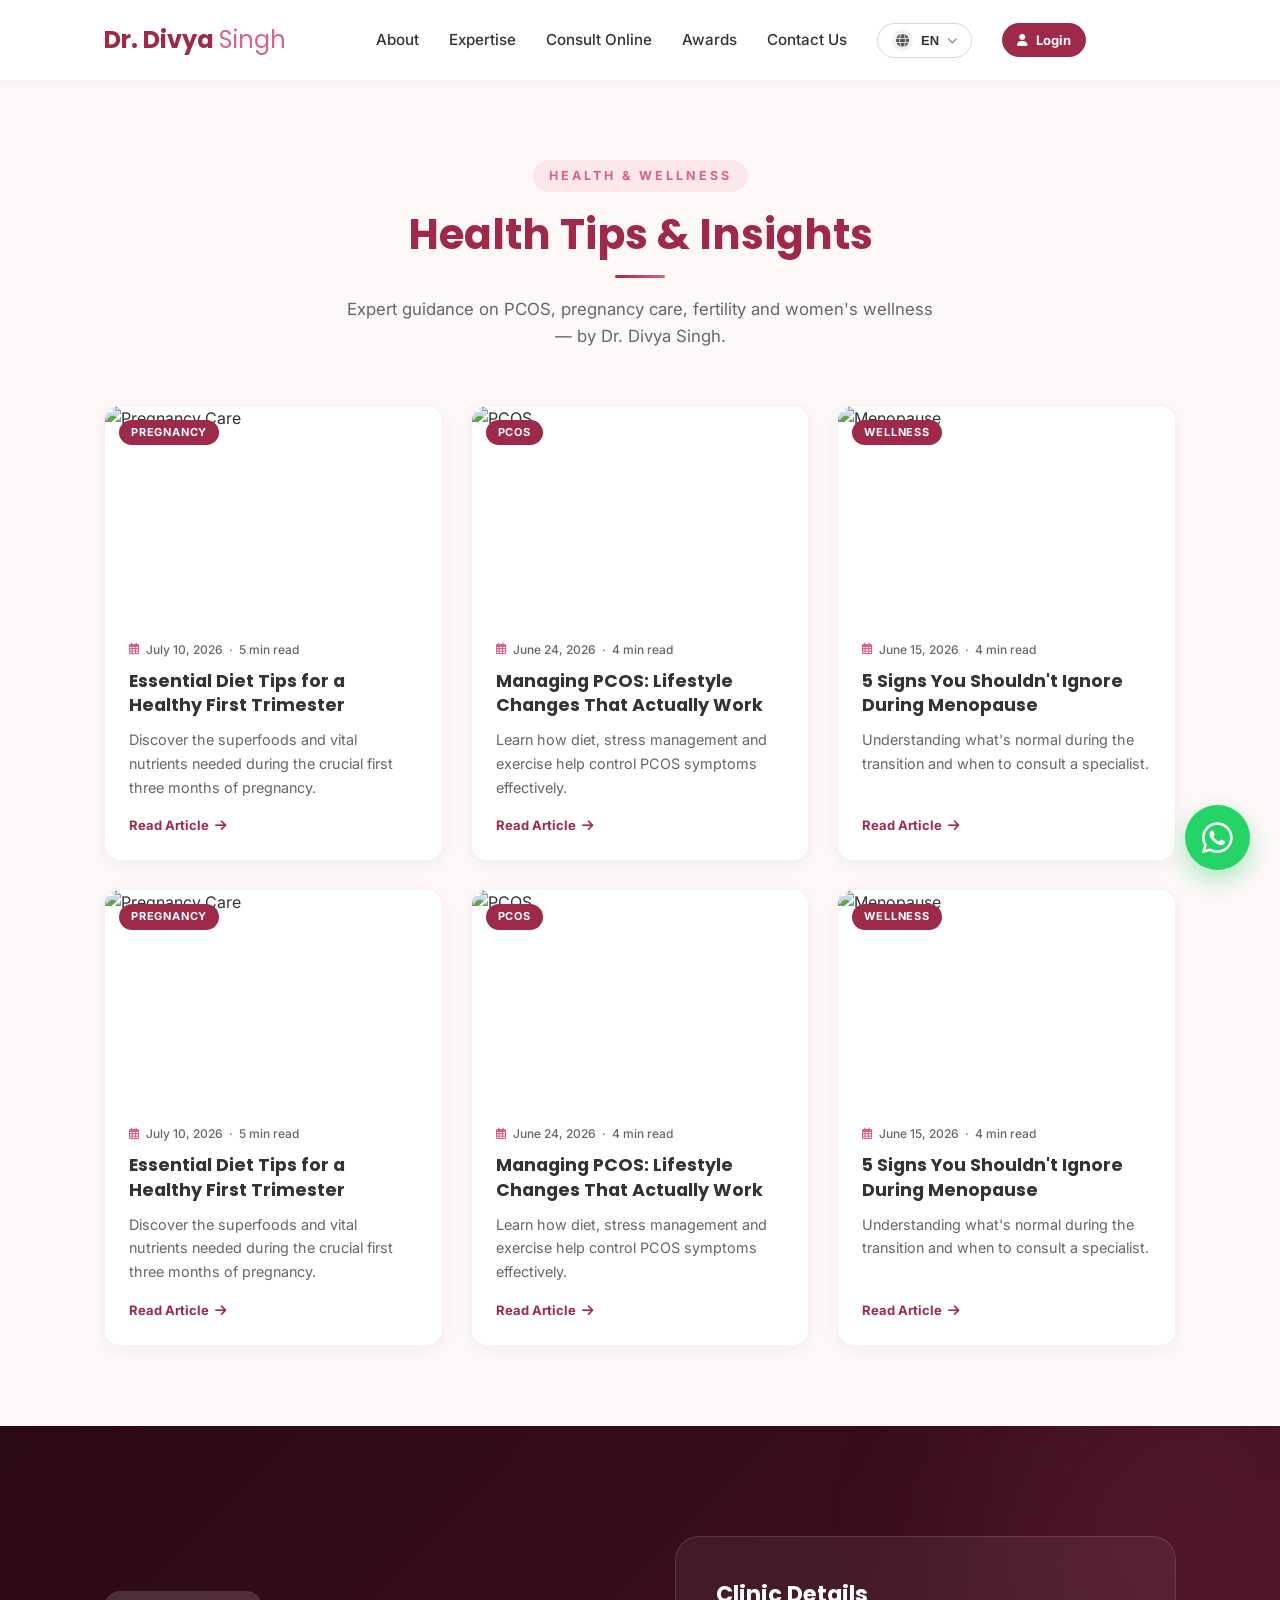
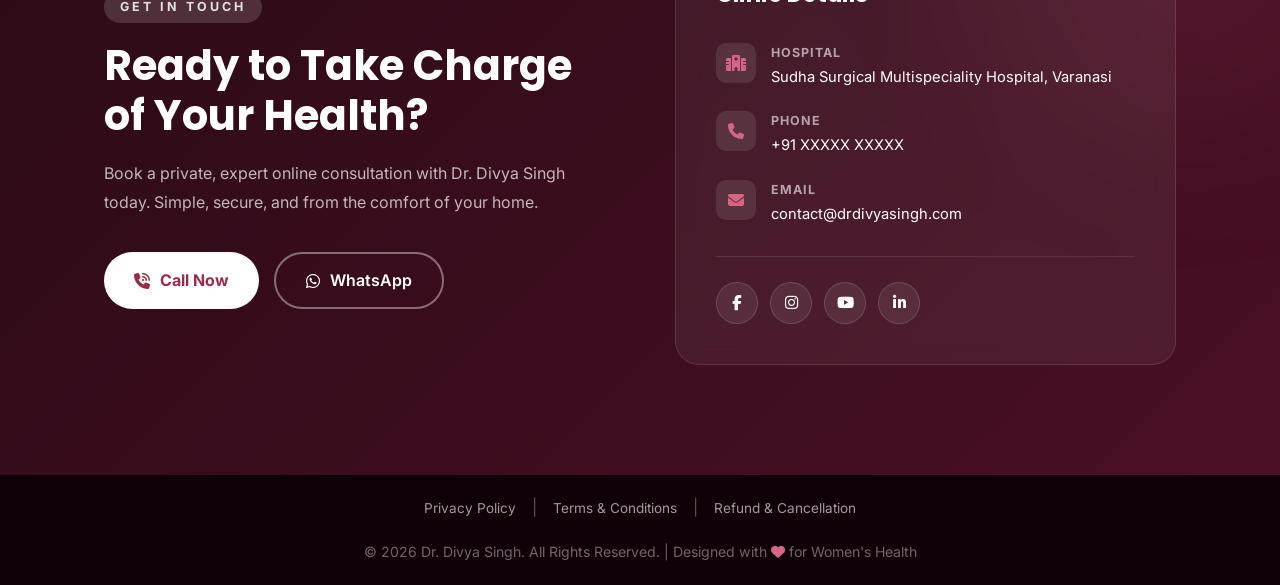
==== blog.html @ 2c7ed53b "updated website" ====
﻿<!DOCTYPE html>
<html lang="en">

<head>
    <meta charset="UTF-8">
    <meta name="viewport" content="width=device-width, initial-scale=1.0">
    <title>Dr. Divya Singh | Obstetrician & Gynaecologist</title>
    <meta name="description"
        content="Dr. Divya Singh is a highly experienced Obstetrician, Gynaecologist, and Fertility Specialist in Varanasi.">
    <link rel="preconnect" href="https://fonts.googleapis.com">
    <link rel="preconnect" href="https://fonts.gstatic.com" crossorigin>
    <link
        href="https://fonts.googleapis.com/css2?family=Inter:wght@300;400;500;600&family=Poppins:wght@400;500;600;700&display=swap"
        rel="stylesheet">
    <link rel="stylesheet" href="https://cdnjs.cloudflare.com/ajax/libs/font-awesome/6.4.0/css/all.min.css">
    <link rel="stylesheet" href="style.css">
    <link rel="stylesheet" href="google-translate.css">
    <style>
        body { padding-top: 80px; }
    </style>
</head>

<body>
    <!-- Navbar -->
    <nav class="navbar">
        <div class="container nav-container">
            <a href="index.html#" class="logo">Dr. Divya <span>Singh</span></a>
            <ul class="nav-links">
                <li><a href="index.html#about">About</a></li>
                <li><a href="index.html#expertise">Expertise</a></li>
                <li><a href="index.html#process">Consult Online</a></li>
                <li><a href="index.html#awards">Awards</a></li>
                <li><a href="index.html#contact">Contact Us</a></li>
                <li id="language-selector-container" style="list-style:none;"></li>
                <li><a href="login.html"
                        style="display:inline-flex;align-items:center;gap:8px;padding:6px 14px;border-radius:9999px;border:1.5px solid #9e2a4a;background:#9e2a4a;font-size:13px;font-weight:700;color:#fff;text-decoration:none;transition:all 0.3s ease;"
                        onmouseover="this.style.background='#7a1f38';this.style.borderColor='#7a1f38';this.style.boxShadow='0 4px 12px rgba(158,42,74,0.25)'"
                        onmouseout="this.style.background='#9e2a4a';this.style.borderColor='#9e2a4a';this.style.boxShadow='none'"><i
                            class="fas fa-user" style="font-size:12px;"></i> Login</a></li>
            </ul>
            <div class="nav-actions">
                <div class="hamburger">
                    <i class="fas fa-bars"></i>
                </div>
            </div>
        </div>
    </nav>

    <section class="blog-section" id="blog">
        <div class="container">
            <div class="section-title text-center reveal-up">
                <span class="eyebrow-label">Health &amp; Wellness</span>
                <h2>Health Tips &amp; Insights</h2>
                <div class="divider"></div>
                <p>Expert guidance on PCOS, pregnancy care, fertility and women's wellness — by Dr. Divya Singh.</p>
            </div>

            <div class="blog-grid">

                <!-- Card 1 -->
                <a href="#" class="blog-card reveal-up" style="--delay:0.1s">
                    <div class="blog-card-img">
                        <img src="https://images.unsplash.com/photo-1555243896-771a80b72cb0?w=600&q=80"
                            alt="Pregnancy Care">
                        <span class="blog-card-tag">Pregnancy</span>
                    </div>
                    <div class="blog-card-body">
                        <span class="blog-card-date"><i class="far fa-calendar-alt"></i> July 10, 2026 &nbsp;·&nbsp; 5
                            min read</span>
                        <h3>Essential Diet Tips for a Healthy First Trimester</h3>
                        <p>Discover the superfoods and vital nutrients needed during the crucial first three months of
                            pregnancy.</p>
                        <span class="blog-card-link">Read Article <i class="fas fa-arrow-right"></i></span>
                    </div>
                </a>

                <!-- Card 2 -->
                <a href="#" class="blog-card reveal-up" style="--delay:0.2s">
                    <div class="blog-card-img">
                        <img src="https://images.unsplash.com/photo-1579684385127-1ef15d508118?w=600&q=80" alt="PCOS">
                        <span class="blog-card-tag">PCOS</span>
                    </div>
                    <div class="blog-card-body">
                        <span class="blog-card-date"><i class="far fa-calendar-alt"></i> June 24, 2026 &nbsp;·&nbsp; 4
                            min read</span>
                        <h3>Managing PCOS: Lifestyle Changes That Actually Work</h3>
                        <p>Learn how diet, stress management and exercise help control PCOS symptoms effectively.</p>
                        <span class="blog-card-link">Read Article <i class="fas fa-arrow-right"></i></span>
                    </div>
                </a>

                <!-- Card 3 -->
                <a href="#" class="blog-card reveal-up" style="--delay:0.3s">
                    <div class="blog-card-img">
                        <img src="https://images.unsplash.com/photo-1576091160550-2173ff9e5ee4?w=600&q=80"
                            alt="Menopause">
                        <span class="blog-card-tag">Wellness</span>
                    </div>
                    <div class="blog-card-body">
                        <span class="blog-card-date"><i class="far fa-calendar-alt"></i> June 15, 2026 &nbsp;·&nbsp; 4
                            min read</span>
                        <h3>5 Signs You Shouldn't Ignore During Menopause</h3>
                        <p>Understanding what's normal during the transition and when to consult a specialist.</p>
                        <span class="blog-card-link">Read Article <i class="fas fa-arrow-right"></i></span>
                    </div>
                </a>

            

                <!-- Card 1 -->
                <a href="#" class="blog-card reveal-up" style="--delay:0.1s">
                    <div class="blog-card-img">
                        <img src="https://images.unsplash.com/photo-1555243896-771a80b72cb0?w=600&q=80"
                            alt="Pregnancy Care">
                        <span class="blog-card-tag">Pregnancy</span>
                    </div>
                    <div class="blog-card-body">
                        <span class="blog-card-date"><i class="far fa-calendar-alt"></i> July 10, 2026 &nbsp;·&nbsp; 5
                            min read</span>
                        <h3>Essential Diet Tips for a Healthy First Trimester</h3>
                        <p>Discover the superfoods and vital nutrients needed during the crucial first three months of
                            pregnancy.</p>
                        <span class="blog-card-link">Read Article <i class="fas fa-arrow-right"></i></span>
                    </div>
                </a>

                <!-- Card 2 -->
                <a href="#" class="blog-card reveal-up" style="--delay:0.2s">
                    <div class="blog-card-img">
                        <img src="https://images.unsplash.com/photo-1579684385127-1ef15d508118?w=600&q=80" alt="PCOS">
                        <span class="blog-card-tag">PCOS</span>
                    </div>
                    <div class="blog-card-body">
                        <span class="blog-card-date"><i class="far fa-calendar-alt"></i> June 24, 2026 &nbsp;·&nbsp; 4
                            min read</span>
                        <h3>Managing PCOS: Lifestyle Changes That Actually Work</h3>
                        <p>Learn how diet, stress management and exercise help control PCOS symptoms effectively.</p>
                        <span class="blog-card-link">Read Article <i class="fas fa-arrow-right"></i></span>
                    </div>
                </a>

                <!-- Card 3 -->
                <a href="#" class="blog-card reveal-up" style="--delay:0.3s">
                    <div class="blog-card-img">
                        <img src="https://images.unsplash.com/photo-1576091160550-2173ff9e5ee4?w=600&q=80"
                            alt="Menopause">
                        <span class="blog-card-tag">Wellness</span>
                    </div>
                    <div class="blog-card-body">
                        <span class="blog-card-date"><i class="far fa-calendar-alt"></i> June 15, 2026 &nbsp;·&nbsp; 4
                            min read</span>
                        <h3>5 Signs You Shouldn't Ignore During Menopause</h3>
                        <p>Understanding what's normal during the transition and when to consult a specialist.</p>
                        <span class="blog-card-link">Read Article <i class="fas fa-arrow-right"></i></span>
                    </div>
                </a>

            </div><!-- end .blog-grid -->

            
        </div>
    </section>



    <!-- Contact / CTA Section -->
    <section class="cta-section" id="contact">
        <div class="cta-bg-overlay"></div>
        <div class="container cta-container">
            <div class="cta-content reveal-up">
                <span class="eyebrow-label light">Get In Touch</span>
                <h2>Ready to Take Charge<br>of Your Health?</h2>
                <p>Book a private, expert online consultation with Dr. Divya Singh today. Simple, secure, and from the
                    comfort of your home.</p>
                <div class="cta-buttons">
                    <a href="tel:+91XXXXXXXXXX" class="btn-white"><i class="fas fa-phone-volume"></i> Call Now</a>
                    <a href="https://wa.me/91XXXXXXXXXX" class="btn-white-outline"><i class="fab fa-whatsapp"></i>
                        WhatsApp</a>
                </div>
            </div>
            <div class="contact-card reveal-right">
                <h3>Clinic Details</h3>
                <div class="contact-info-row">
                    <i class="fas fa-hospital-alt"></i>
                    <div>
                        <strong>Hospital</strong>
                        <p>Sudha Surgical Multispeciality Hospital, Varanasi</p>
                    </div>
                </div>
                <div class="contact-info-row">
                    <i class="fas fa-phone"></i>
                    <div>
                        <strong>Phone</strong>
                        <p>+91 XXXXX XXXXX</p>
                    </div>
                </div>
                <div class="contact-info-row">
                    <i class="fas fa-envelope"></i>
                    <div>
                        <strong>Email</strong>
                        <p>contact@drdivyasingh.com</p>
                    </div>
                </div>
                <div class="contact-socials">
                    <a href="#"><i class="fab fa-facebook-f"></i></a>
                    <a href="#"><i class="fab fa-instagram"></i></a>
                    <a href="#"><i class="fab fa-youtube"></i></a>
                    <a href="#"><i class="fab fa-linkedin-in"></i></a>
                </div>
            </div>
        </div>
    </section>

    <!-- Footer -->
    <footer>
        <div class="footer-links" style="text-align: center; padding: 20px 0 10px; background: #0f0007;">
            <a href="privacy.html"
                style="color: rgba(255, 255, 255, 0.6); text-decoration: none; margin: 0 12px; font-size: 0.85rem; transition: 0.3s;"
                onmouseover="this.style.color='#C89B4C'"
                onmouseout="this.style.color='rgba(255, 255, 255, 0.6)'">Privacy Policy</a>
            <span style="color: rgba(255, 255, 255, 0.3);">|</span>
            <a href="terms.html"
                style="color: rgba(255, 255, 255, 0.6); text-decoration: none; margin: 0 12px; font-size: 0.85rem; transition: 0.3s;"
                onmouseover="this.style.color='#C89B4C'" onmouseout="this.style.color='rgba(255, 255, 255, 0.6)'">Terms
                & Conditions</a>
            <span style="color: rgba(255, 255, 255, 0.3);">|</span>
            <a href="refund.html"
                style="color: rgba(255, 255, 255, 0.6); text-decoration: none; margin: 0 12px; font-size: 0.85rem; transition: 0.3s;"
                onmouseover="this.style.color='#C89B4C'" onmouseout="this.style.color='rgba(255, 255, 255, 0.6)'">Refund
                & Cancellation</a>
        </div>
        <div class="footer-bottom-bar" style="padding-top: 10px;">
            <p>&copy; 2026 Dr. Divya Singh. All Rights Reserved. | Designed with <i class="fas fa-heart"></i> for
                Women's Health</p>
        </div>
    </footer>

    <!-- Floating WhatsApp Button -->
    <a href="https://wa.me/91XXXXXXXXXX" class="floating-whatsapp" target="_blank" rel="noopener noreferrer"
        aria-label="Chat with us on WhatsApp">
        <i class="fab fa-whatsapp"></i>
    </a>

    <script src="script.js"></script>
    <script src="google-translate.js"></script>
    <script>
        // ── Video Modal ──
        const VIDEO_SRC = ''; // paste your YouTube embed URL here e.g. https://www.youtube.com/embed/VIDEOID?autoplay=1
        const modal = document.getElementById('videoModal');
        const iframe = document.getElementById('videoIframe');
        const openBtn = document.getElementById('openVideoModal');
        const closeBtn = document.getElementById('closeVideoModal');

        openBtn.addEventListener('click', function () {
            iframe.src = VIDEO_SRC;
            modal.classList.add('active');
            document.body.style.overflow = 'hidden';
        });

        function closeModal() {
            modal.classList.remove('active');
            iframe.src = '';
            document.body.style.overflow = '';
        }

        closeBtn.addEventListener('click', closeModal);
        modal.addEventListener('click', function (e) {
            if (e.target === modal) closeModal();
        });
        document.addEventListener('keydown', function (e) {
            if (e.key === 'Escape') closeModal();
        });
    </script>
</body>

</html>
---- style.css ----
﻿:root {
    --primary: #9e2a4a;
    /* Deep rose / maroon */
    --primary-light: #d66485;
    --secondary: #fce7ec;
    /* Very soft pink */
    --text-main: #333333;
    --text-light: #666666;
    --bg-main: #ffffff;
    --bg-alt: #fff8f9;
    --font-heading: 'Poppins', sans-serif;
    --font-body: 'Inter', sans-serif;
    --transition: all 0.3s cubic-bezier(0.25, 0.8, 0.25, 1);
    --shadow: 0 10px 30px rgba(158, 42, 74, 0.08);
}

* {
    margin: 0;
    padding: 0;
    box-sizing: border-box;
}

html {
    scroll-behavior: smooth;
}

body {
    font-family: var(--font-body);
    color: var(--text-main);
    background-color: var(--bg-main);
    line-height: 1.6;
    overflow-x: hidden;
}

.container {
    max-width: 1200px;
    margin: 0 auto;
    padding: 0 5%;
}

h1,
h2,
h3,
h4,
h5,
h6 {
    font-family: var(--font-heading);
    color: var(--primary);
}

a {
    text-decoration: none;
    color: inherit;
}

ul {
    list-style: none;
}

/* Buttons */
.btn-primary {
    display: inline-block;
    background-color: var(--primary);
    color: white;
    padding: 12px 30px;
    border-radius: 30px;
    font-weight: 500;
    transition: var(--transition);
    border: 2px solid var(--primary);
}

.btn-primary:hover {
    background-color: transparent;
    color: var(--primary);
}

.btn-secondary {
    display: inline-block;
    background-color: transparent;
    color: var(--primary);
    padding: 12px 30px;
    border-radius: 30px;
    font-weight: 500;
    transition: var(--transition);
    border: 2px solid var(--primary);
}

.btn-secondary:hover {
    background-color: var(--primary);
    color: white;
}

.btn-outline {
    display: inline-block;
    border: 1px solid var(--primary);
    color: var(--primary);
    padding: 8px 20px;
    border-radius: 20px;
    transition: var(--transition);
}

.btn-outline:hover {
    background-color: var(--primary);
    color: white;
}

/* Navbar */
.navbar {
    position: fixed;
    top: 0;
    left: 0;
    width: 100%;
    background: rgba(255, 255, 255, 0.95);
    backdrop-filter: blur(10px);
    z-index: 1000;
    box-shadow: 0 2px 15px rgba(0, 0, 0, 0.05);
    transition: var(--transition);
}

.nav-container {
    display: flex;
    justify-content: space-between;
    align-items: center;
    height: 80px;
}

.logo {
    font-family: var(--font-heading);
    font-size: 1.5rem;
    font-weight: 700;
    color: var(--primary);
}

.logo span {
    font-weight: 400;
    color: var(--primary-light);
}

.nav-links {
    display: flex;
    align-items: center;
    gap: 30px;
}

.nav-links li a {
    font-size: 0.95rem;
    font-weight: 500;
    transition: var(--transition);
}

.nav-links li a:not(.btn-outline):hover {
    color: var(--primary-light);
}

.hamburger {
    display: none;
    font-size: 1.5rem;
    color: var(--primary);
    cursor: pointer;
}

/* Hero Section */
.hero {
    padding: 150px 0 80px;
    background: linear-gradient(135deg, var(--bg-alt) 0%, #ffffff 100%);
    position: relative;
    overflow: hidden;
}

.hero::before {
    content: '';
    position: absolute;
    top: -10%;
    right: -5%;
    width: 500px;
    height: 500px;
    background: var(--secondary);
    border-radius: 50%;
    filter: blur(100px);
    z-index: 0;
}

.hero-container {
    display: grid;
    grid-template-columns: 1fr 1fr;
    gap: 50px;
    align-items: center;
    position: relative;
    z-index: 1;
}

.subtitle {
    color: var(--primary-light);
    font-weight: 600;
    letter-spacing: 2px;
    text-transform: uppercase;
    font-size: 0.85rem;
    margin-bottom: 15px;
}

.hero h1 {
    font-size: 4rem;
    line-height: 1.1;
    margin-bottom: 10px;
}

.qualifications {
    font-size: 1.1rem;
    font-weight: 500;
    color: var(--text-main);
    margin-bottom: 25px;
}

.hero-tags {
    display: flex;
    flex-wrap: wrap;
    gap: 10px;
    margin-bottom: 25px;
}

.tag {
    background: var(--secondary);
    color: var(--primary);
    padding: 6px 15px;
    border-radius: 20px;
    font-size: 0.85rem;
    font-weight: 500;
}

.description {
    color: var(--text-light);
    font-size: 1.05rem;
    margin-bottom: 35px;
    max-width: 90%;
}

.hero-buttons {
    display: flex;
    gap: 15px;
}

.hero-image {
    position: relative;
}

.image-wrapper {
    position: relative;
    z-index: 2;
    border-radius: 20px 20px 100px 20px;
    overflow: hidden;
    box-shadow: var(--shadow);
}

.image-wrapper img {
    width: 100%;
    height: auto;
    display: block;
    object-fit: cover;
}

.blob-bg {
    position: absolute;
    top: 50%;
    left: 50%;
    transform: translate(-50%, -50%);
    width: 120%;
    height: 120%;
    background: var(--secondary);
    border-radius: 40% 60% 70% 30% / 40% 50% 60% 50%;
    z-index: 1;
    animation: morph 8s ease-in-out infinite alternate;
}

@keyframes morph {
    0% {
        border-radius: 40% 60% 70% 30% / 40% 50% 60% 50%;
    }

    100% {
        border-radius: 70% 30% 50% 50% / 30% 30% 70% 70%;
    }
}

.experience-badge {
    position: absolute;
    bottom: -20px;
    left: -20px;
    background: white;
    padding: 15px 25px;
    border-radius: 15px;
    box-shadow: 0 15px 35px rgba(0, 0, 0, 0.1);
    display: flex;
    align-items: center;
    gap: 15px;
    z-index: 3;
}

.experience-badge i {
    color: #f5b041;
    font-size: 2rem;
}

.experience-badge span {
    font-weight: 600;
    line-height: 1.2;
}

/* ===================== */
/* COMMON SECTION STYLES */
/* ===================== */
.section-title {
    margin-bottom: 55px;
}

.section-title h2 {
    font-size: 2.6rem;
    margin-bottom: 15px;
    line-height: 1.2;
}

.section-title p {
    color: var(--text-light);
    max-width: 600px;
    margin: 18px auto 0;
    font-size: 1.05rem;
}

.text-center {
    text-align: center;
}

.divider {
    height: 3px;
    width: 50px;
    background: linear-gradient(90deg, var(--primary), var(--primary-light));
    margin: 12px auto 0;
    border-radius: 2px;
}

.divider.align-left {
    margin: 12px 0 0;
}

.divider.divider-light {
    background: rgba(255, 255, 255, 0.5);
}

.eyebrow-label {
    display: inline-block;
    font-size: 0.78rem;
    font-weight: 700;
    letter-spacing: 3px;
    text-transform: uppercase;
    color: var(--primary-light);
    background: var(--secondary);
    padding: 6px 16px;
    border-radius: 30px;
    margin-bottom: 18px;
}

.eyebrow-label.light {
    color: rgba(255, 255, 255, 0.85);
    background: rgba(255, 255, 255, 0.15);
}

/* ============= */
/* STATS BAR     */
/* ============= */
.stats-bar {
    background: var(--primary);
    padding: 35px 0;
}

.stats-container {
    display: flex;
    justify-content: center;
    align-items: center;
    gap: 0;
    flex-wrap: wrap;
}

.stat-item {
    text-align: center;
    flex: 1;
    min-width: 150px;
    padding: 10px 20px;
}

.stat-item .stat-number {
    font-family: var(--font-heading);
    font-size: 2.8rem;
    font-weight: 700;
    color: white;
    line-height: 1;
}

.stat-suffix {
    font-family: var(--font-heading);
    font-size: 2rem;
    color: var(--primary-light);
    font-weight: 700;
}

.stat-item p {
    color: rgba(255, 255, 255, 0.7);
    font-size: 0.85rem;
    margin-top: 6px;
    text-transform: uppercase;
    letter-spacing: 1.5px;
}

.stat-divider {
    width: 1px;
    height: 50px;
    background: rgba(255, 255, 255, 0.2);
}

/* ============= */
/* ABOUT SECTION */
/* ============= */
.about {
    padding: 110px 0;
    background: #fff;
}

.about-layout {
    display: grid;
    grid-template-columns: 1fr 1fr;
    gap: 70px;
    align-items: center;
}

.about-left h2 {
    font-size: 2.5rem;
    line-height: 1.25;
    margin-bottom: 20px;
}

.about-left h2 em {
    font-style: italic;
    color: var(--primary-light);
}

.about-lead {
    color: var(--text-light);
    font-size: 1.05rem;
    margin-bottom: 30px;
    line-height: 1.8;
}

.about-highlights {
    display: flex;
    flex-direction: column;
    gap: 14px;
    margin-bottom: 35px;
}

.highlight-row {
    display: flex;
    align-items: flex-start;
    gap: 12px;
    font-size: 0.97rem;
    color: var(--text-main);
}

.highlight-row i {
    color: var(--primary);
    font-size: 1rem;
    margin-top: 3px;
    flex-shrink: 0;
}

.about-right {
    display: flex;
    flex-direction: column;
    gap: 25px;
}

.memberships-card {
    background: var(--bg-alt);
    border-radius: 20px;
    padding: 30px;
    border: 1px solid rgba(158, 42, 74, 0.07);
}

.memberships-header {
    display: flex;
    align-items: center;
    gap: 12px;
    margin-bottom: 20px;
}

.memberships-header i {
    font-size: 1.4rem;
    color: var(--primary);
}

.memberships-header h3 {
    font-size: 1.1rem;
    margin: 0;
}

.membership-chips {
    display: flex;
    flex-wrap: wrap;
    gap: 10px;
    margin-bottom: 20px;
}

.membership-chips span {
    background: white;
    border: 1px solid rgba(158, 42, 74, 0.12);
    color: var(--primary);
    padding: 5px 16px;
    border-radius: 30px;
    font-size: 0.82rem;
    font-weight: 600;
}

.associate-tag {
    background: var(--primary);
    color: white;
    padding: 10px 18px;
    border-radius: 12px;
    font-size: 0.88rem;
    font-weight: 600;
    display: flex;
    align-items: center;
    gap: 8px;
}

.associate-tag i {
    color: #f5c842;
}

.qual-card {
    background: white;
    border-radius: 16px;
    padding: 22px 25px;
    display: flex;
    align-items: center;
    gap: 20px;
    box-shadow: 0 8px 25px rgba(158, 42, 74, 0.06);
    border: 1px solid rgba(158, 42, 74, 0.07);
}

.qual-icon {
    width: 55px;
    height: 55px;
    background: var(--secondary);
    border-radius: 50%;
    display: flex;
    align-items: center;
    justify-content: center;
    font-size: 1.4rem;
    color: var(--primary);
    flex-shrink: 0;
}

.qual-card h4 {
    font-size: 1rem;
    margin-bottom: 5px;
}

.qual-card p {
    color: var(--text-light);
    font-size: 0.9rem;
}

/* ================ */
/* EXPERTISE SECTION */
/* ================ */
.expertise {
    padding: 110px 0;
    background: var(--bg-alt);
}

.expertise-grid {
    display: grid;
    grid-template-columns: repeat(4, 1fr);
    gap: 25px;
}

.expertise-card {
    background: white;
    border-radius: 20px;
    padding: 30px 25px;
    display: flex;
    flex-direction: column;
    gap: 15px;
    box-shadow: 0 5px 20px rgba(0, 0, 0, 0.04);
    border: 1px solid rgba(158, 42, 74, 0.06);
    transition: var(--transition);
    animation-delay: var(--delay, 0s);
    cursor: pointer;
}

.expertise-card:hover {
    transform: translateY(-8px);
    box-shadow: 0 20px 40px rgba(158, 42, 74, 0.1);
    border-color: rgba(158, 42, 74, 0.15);
}

.ec-top {
    display: flex;
    justify-content: space-between;
    align-items: center;
}

.icon-circle {
    width: 56px;
    height: 56px;
    background: var(--secondary);
    border-radius: 16px;
    display: flex;
    align-items: center;
    justify-content: center;
    font-size: 1.4rem;
    color: var(--primary);
    transition: var(--transition);
}

.expertise-card:hover .icon-circle {
    background: var(--primary);
    color: white;
}

.ec-tag {
    font-size: 0.72rem;
    font-weight: 700;
    letter-spacing: 1.5px;
    text-transform: uppercase;
    color: var(--primary-light);
    background: var(--secondary);
    padding: 4px 10px;
    border-radius: 20px;
}

.expertise-card h3 {
    font-size: 1.15rem;
    margin: 0;
}

.expertise-card p {
    color: var(--text-light);
    font-size: 0.9rem;
    flex: 1;
    line-height: 1.7;
}

.ec-footer {
    width: 36px;
    height: 36px;
    border-radius: 50%;
    background: var(--bg-alt);
    display: flex;
    align-items: center;
    justify-content: center;
    color: var(--primary);
    transition: var(--transition);
    margin-top: auto;
}

.expertise-card:hover .ec-footer {
    background: var(--primary);
    color: white;
}

/* ================= */
/* PROCESS SECTION   */
/* ================= */
.process {
    padding: 0;
    position: relative;
}

.process-inner {
    background-color: #6b1733;
    /* Solid dark maroon color */
    padding: 100px 0 80px;
    position: relative;
    overflow: hidden;
    border-top: none;
    border-bottom: none;
}

/* Decorative blobs */
.process-inner::before {
    content: '';
    position: absolute;
    top: -80px;
    left: -80px;
    width: 350px;
    height: 350px;
    background: rgba(255, 255, 255, 0.04);
    border-radius: 50%;
    filter: blur(40px);
}

.process-inner::after {
    content: '';
    position: absolute;
    bottom: -100px;
    right: -80px;
    width: 450px;
    height: 450px;
    background: rgba(255, 255, 255, 0.03);
    border-radius: 50%;
    filter: blur(60px);
}

.process-heading {
    color: white !important;
    font-size: 2.6rem;
    margin-top: 12px;
}

.process-subtext {
    color: rgba(255, 255, 255, 0.7);
    font-size: 1.05rem;
    margin-top: 12px;
}

/* Timeline layout */
.process-timeline {
    display: grid;
    grid-template-columns: repeat(4, 1fr);
    gap: 24px;
    position: relative;
    margin-top: 55px;
    margin-bottom: 55px;
    z-index: 1;
}

.timeline-line {
    position: absolute;
    top: 48px;
    left: calc(12.5% + 10px);
    right: calc(12.5% + 10px);
    height: 2px;
    background: repeating-linear-gradient(to right,
            rgba(255, 255, 255, 0.3) 0px,
            rgba(255, 255, 255, 0.3) 10px,
            transparent 10px,
            transparent 22px);
    z-index: 0;
}

/* Individual step card */
.process-card {
    background: rgba(255, 255, 255, 0.07);
    backdrop-filter: blur(14px);
    -webkit-backdrop-filter: blur(14px);
    border: 1px solid rgba(255, 255, 255, 0.14);
    border-radius: 22px;
    overflow: hidden;
    transition: transform 0.35s ease, box-shadow 0.35s ease, background 0.35s ease;
    position: relative;
    z-index: 1;
}

.process-card:hover {
    transform: translateY(-10px);
    background: rgba(255, 255, 255, 0.12);
    box-shadow: 0 25px 50px rgba(0, 0, 0, 0.25);
}

.process-card-top {
    display: flex;
    flex-direction: column;
    align-items: center;
    padding: 28px 20px 20px;
    position: relative;
}

.process-num {
    position: absolute;
    top: 14px;
    left: 16px;
    font-family: var(--font-heading);
    font-size: 0.75rem;
    font-weight: 800;
    letter-spacing: 2px;
    color: rgba(255, 255, 255, 0.35);
    background: rgba(255, 255, 255, 0.08);
    border-radius: 20px;
    padding: 3px 10px;
}

.process-icon-box {
    width: 76px;
    height: 76px;
    border-radius: 50%;
    background: rgba(255, 255, 255, 0.12);
    border: 2px solid rgba(255, 255, 255, 0.22);
    display: flex;
    align-items: center;
    justify-content: center;
    font-size: 1.9rem;
    color: white;
    transition: var(--transition);
    box-shadow: 0 0 0 0 rgba(255, 255, 255, 0.1);
    margin-top: 8px;
}

.process-card:hover .process-icon-box {
    background: rgba(255, 255, 255, 0.22);
    box-shadow: 0 0 0 8px rgba(255, 255, 255, 0.06);
    transform: scale(1.05);
}

.process-card-body {
    padding: 0 22px 26px;
    text-align: center;
}

.process-card-body h3 {
    color: white;
    font-size: 1.1rem;
    margin-bottom: 10px;
}

.process-card-body p {
    color: rgba(255, 255, 255, 0.65);
    font-size: 0.88rem;
    line-height: 1.65;
    margin-bottom: 16px;
}

.process-tag {
    display: inline-flex;
    align-items: center;
    gap: 6px;
    background: rgba(255, 255, 255, 0.1);
    border: 1px solid rgba(255, 255, 255, 0.18);
    color: rgba(255, 255, 255, 0.85);
    font-size: 0.76rem;
    font-weight: 600;
    padding: 5px 12px;
    border-radius: 20px;
    letter-spacing: 0.5px;
}

/* Bottom strip */
.process-bottom {
    display: flex;
    justify-content: space-between;
    align-items: center;
    background: rgba(255, 255, 255, 0.06);
    border: 1px solid rgba(255, 255, 255, 0.1);
    border-radius: 16px;
    padding: 20px 30px;
    gap: 20px;
    flex-wrap: wrap;
    position: relative;
    z-index: 1;
}

.process-bottom p {
    color: rgba(255, 255, 255, 0.65);
    font-size: 0.9rem;
    margin: 0;
}

.process-bottom p i {
    color: #82e6a0;
    margin-right: 4px;
}

.btn-process-cta {
    display: inline-flex;
    align-items: center;
    gap: 10px;
    background: white;
    color: var(--primary);
    font-weight: 700;
    font-size: 0.95rem;
    padding: 12px 28px;
    border-radius: 40px;
    transition: var(--transition);
    white-space: nowrap;
}

.btn-process-cta:hover {
    background: var(--primary-light);
    color: white;
    transform: translateX(4px);
}

/* Responsive */
@media (max-width: 992px) {
    .process-timeline {
        grid-template-columns: 1fr 1fr;
        gap: 20px;
    }

    .timeline-line {
        display: none;
    }

    .process-bottom {
        flex-direction: column;
        text-align: center;
    }
}

@media (max-width: 576px) {
    .process-timeline {
        grid-template-columns: 1fr;
    }

    .process-heading {
        font-size: 2rem;
    }
}



/* ================= */
/* BENEFITS SECTION  */
/* ================= */
.benefits {
    padding: 110px 0;
    background: #fff;
}

.benefits-container {
    display: grid;
    grid-template-columns: 1fr 1fr;
    gap: 80px;
    align-items: center;
}

.benefits-image-col {
    position: relative;
}

.benefits-img-wrap {
    position: relative;
}

.benefits-img-wrap img {
    width: 100%;
    border-radius: 24px;
    box-shadow: 0 30px 60px rgba(0, 0, 0, 0.12);
    display: block;
}

.img-badge {
    position: absolute;
    bottom: -20px;
    left: -20px;
    background: white;
    padding: 15px 20px;
    border-radius: 16px;
    box-shadow: 0 15px 40px rgba(0, 0, 0, 0.1);
    display: flex;
    align-items: center;
    gap: 14px;
    z-index: 2;
}

.img-badge-2 {
    position: absolute;
    top: -20px;
    right: -20px;
    background: var(--primary);
    padding: 15px 20px;
    border-radius: 16px;
    box-shadow: 0 15px 40px rgba(158, 42, 74, 0.3);
    display: flex;
    align-items: center;
    gap: 14px;
    z-index: 2;
}

.img-badge i,
.img-badge-2 i {
    font-size: 1.6rem;
    color: var(--primary);
}

.img-badge-2 i {
    color: white;
}

.img-badge strong,
.img-badge-2 strong {
    display: block;
    font-size: 0.9rem;
    color: var(--text-main);
}

.img-badge-2 strong {
    color: white;
}

.img-badge span,
.img-badge-2 span {
    font-size: 0.78rem;
    color: var(--text-light);
}

.img-badge-2 span {
    color: rgba(255, 255, 255, 0.75);
}

.benefits-content h2 {
    font-size: 2.6rem;
    line-height: 1.2;
    margin-top: 18px;
    margin-bottom: 18px;
}

.benefits-list {
    display: flex;
    flex-direction: column;
    gap: 25px;
    margin-top: 35px;
}

.benefit-item {
    display: flex;
    align-items: flex-start;
    gap: 18px;
}

.benefit-icon {
    width: 50px;
    height: 50px;
    background: var(--secondary);
    border-radius: 14px;
    display: flex;
    align-items: center;
    justify-content: center;
    font-size: 1.3rem;
    color: var(--primary);
    flex-shrink: 0;
    transition: var(--transition);
}

.benefit-item:hover .benefit-icon {
    background: var(--primary);
    color: white;
}

.benefit-item h4 {
    font-size: 1.05rem;
    margin-bottom: 5px;
    color: var(--text-main);
}

.benefit-item p {
    font-size: 0.92rem;
    color: var(--text-light);
}

/* ==================== */
/* TESTIMONIALS SECTION */
/* ==================== */
.testimonials {
    padding: 110px 0;
    background: #fff;
}

.testimonials-grid {
    display: grid;
    grid-template-columns: repeat(3, 1fr);
    gap: 30px;
    margin-top: 50px;
}

.testimonial-card {
    background: var(--bg-alt);
    border-radius: 20px;
    padding: 35px;
    position: relative;
    box-shadow: 0 10px 30px rgba(0,0,0,0.03);
    border: 1px solid rgba(158, 42, 74, 0.05);
    transition: var(--transition);
}

.testimonial-card:hover {
    transform: translateY(-5px);
    box-shadow: 0 15px 40px rgba(158, 42, 74, 0.08);
}

.quote-mark {
    position: absolute;
    top: 25px;
    right: 25px;
    font-size: 2.5rem;
    color: rgba(158, 42, 74, 0.1);
}

.stars {
    color: #f5b041;
    font-size: 0.9rem;
    margin-bottom: 20px;
    display: flex;
    gap: 5px;
}

.testimonial-text {
    font-size: 1rem;
    color: var(--text-light);
    line-height: 1.7;
    margin-bottom: 30px;
    font-style: italic;
}

.patient-info {
    display: flex;
    align-items: center;
    gap: 15px;
}

.patient-avatar {
    width: 50px;
    height: 50px;
    border-radius: 50%;
    background: linear-gradient(135deg, var(--primary) 0%, var(--primary-light) 100%);
    color: white;
    display: flex;
    align-items: center;
    justify-content: center;
    font-weight: 700;
    font-size: 1.1rem;
}

.patient-avatar-2 {
    background: linear-gradient(135deg, #4a90e2 0%, #63a4ff 100%);
}

.patient-avatar-3 {
    background: linear-gradient(135deg, #f5b041 0%, #ffd166 100%);
}

.patient-details h4 {
    font-size: 1.05rem;
    margin: 0 0 3px 0;
    color: var(--text-main);
}

.patient-details span {
    font-size: 0.85rem;
    color: var(--text-light);
}

@media (max-width: 992px) {
    .testimonials-grid {
        grid-template-columns: repeat(2, 1fr);
    }
}

@media (max-width: 768px) {
    .testimonials-grid {
        grid-template-columns: 1fr;
    }
}

/* ============== */
/* AWARDS SECTION */
/* ============== */
.awards {
    padding: 110px 0;
    background: var(--bg-alt);
}

.awards-grid {
    display: grid;
    grid-template-columns: 1fr 1fr 1fr;
    gap: 30px;
}

.award-card {
    background: white;
    border-radius: 22px;
    overflow: hidden;
    box-shadow: 0 8px 30px rgba(0, 0, 0, 0.05);
    transition: var(--transition);
    animation-delay: var(--delay, 0s);
}

.award-card:hover {
    transform: translateY(-8px);
    box-shadow: 0 20px 45px rgba(158, 42, 74, 0.1);
}

.award-ribbon {
    background: linear-gradient(135deg, var(--primary) 0%, #c04070 100%);
    padding: 30px;
    display: flex;
    justify-content: center;
    align-items: center;
}

.award-ribbon i {
    font-size: 2.5rem;
    color: rgba(255, 255, 255, 0.9);
}

.award-body {
    padding: 28px;
}

.award-year {
    font-size: 0.78rem;
    font-weight: 700;
    letter-spacing: 2px;
    color: var(--primary-light);
    text-transform: uppercase;
}

.award-body h3 {
    font-size: 1.3rem;
    margin: 10px 0 10px;
}

.award-body p {
    color: var(--text-light);
    font-size: 0.92rem;
    line-height: 1.6;
}

.award-card--quote {
    background: linear-gradient(135deg, var(--primary) 0%, #7a1a35 100%);
    display: flex;
    flex-direction: column;
    justify-content: center;
    padding: 40px 35px;
}

.award-card--quote .award-ribbon {
    display: none;
}

.quote-icon {
    font-size: 2rem;
    color: rgba(255, 255, 255, 0.25);
    margin-bottom: 20px;
}

.award-card--quote p {
    color: rgba(255, 255, 255, 0.9);
    font-family: var(--font-heading);
    font-size: 1.1rem;
    font-style: italic;
    line-height: 1.7;
}

.quote-author {
    color: rgba(255, 255, 255, 0.6);
    font-size: 0.85rem;
    font-weight: 600;
    margin-top: 20px;
}

/* ============ */
/* CTA SECTION  */
/* ============ */
.cta-section {
    position: relative;
    padding: 110px 0;
    background: linear-gradient(135deg, #2a0a15 0%, #4a0f25 100%);
    overflow: hidden;
}

.cta-section::before {
    content: '';
    position: absolute;
    top: -100px;
    right: -100px;
    width: 400px;
    height: 400px;
    background: rgba(214, 100, 133, 0.1);
    border-radius: 50%;
    filter: blur(80px);
}

.cta-container {
    display: grid;
    grid-template-columns: 1fr 1fr;
    gap: 70px;
    align-items: center;
    position: relative;
    z-index: 1;
}

.cta-content h2 {
    color: white;
    font-size: 2.6rem;
    line-height: 1.2;
    margin-bottom: 18px;
}

.cta-content p {
    color: rgba(255, 255, 255, 0.7);
    font-size: 1rem;
    line-height: 1.8;
    margin-bottom: 35px;
}

.cta-buttons {
    display: flex;
    gap: 15px;
    flex-wrap: wrap;
}

.btn-white {
    display: inline-flex;
    align-items: center;
    gap: 10px;
    background: white;
    color: var(--primary);
    padding: 14px 30px;
    border-radius: 40px;
    font-weight: 700;
    transition: var(--transition);
}

.btn-white:hover {
    background: var(--primary-light);
    color: white;
}

.btn-white-outline {
    display: inline-flex;
    align-items: center;
    gap: 10px;
    background: transparent;
    color: white;
    padding: 14px 30px;
    border-radius: 40px;
    font-weight: 600;
    border: 2px solid rgba(255, 255, 255, 0.4);
    transition: var(--transition);
}

.btn-white-outline:hover {
    background: rgba(255, 255, 255, 0.1);
    border-color: white;
}

.contact-card {
    background: rgba(255, 255, 255, 0.06);
    backdrop-filter: blur(12px);
    border: 1px solid rgba(255, 255, 255, 0.12);
    border-radius: 24px;
    padding: 40px;
}

.contact-card h3 {
    color: white;
    font-size: 1.4rem;
    margin-bottom: 30px;
}

.contact-info-row {
    display: flex;
    align-items: flex-start;
    gap: 15px;
    margin-bottom: 22px;
}

.contact-info-row i {
    width: 40px;
    height: 40px;
    background: rgba(255, 255, 255, 0.1);
    border-radius: 10px;
    display: flex;
    align-items: center;
    justify-content: center;
    color: var(--primary-light);
    font-size: 1rem;
    flex-shrink: 0;
}

.contact-info-row strong {
    color: rgba(255, 255, 255, 0.6);
    font-size: 0.78rem;
    text-transform: uppercase;
    letter-spacing: 1px;
    display: block;
    margin-bottom: 3px;
}

.contact-info-row p {
    color: white;
    font-size: 0.92rem;
    margin: 0;
}

.contact-socials {
    display: flex;
    gap: 12px;
    margin-top: 30px;
    padding-top: 25px;
    border-top: 1px solid rgba(255, 255, 255, 0.1);
}

.contact-socials a {
    width: 42px;
    height: 42px;
    background: rgba(255, 255, 255, 0.08);
    border: 1px solid rgba(255, 255, 255, 0.15);
    border-radius: 50%;
    display: flex;
    align-items: center;
    justify-content: center;
    color: white;
    font-size: 0.95rem;
    transition: var(--transition);
}

.contact-socials a:hover {
    background: var(--primary);
    border-color: var(--primary);
    transform: translateY(-3px);
}

/* ======= */
/* FOOTER  */
/* ======= */
.footer-bottom-bar {
    background: #0f0007;
    padding: 22px 5%;
    text-align: center;
    color: rgba(255, 255, 255, 0.4);
    font-size: 0.88rem;
}

.footer-bottom-bar i {
    color: var(--primary-light);
}

/* ===================== */
/* REVEAL ANIMATIONS     */
/* ===================== */
.reveal-up,
.reveal-left,
.reveal-right {
    opacity: 0;
    transition: opacity 0.7s ease, transform 0.7s ease;
}

.reveal-up {
    transform: translateY(40px);
}

.reveal-left {
    transform: translateX(-40px);
}

.reveal-right {
    transform: translateX(40px);
}

.reveal-up.visible,
.reveal-left.visible,
.reveal-right.visible {
    opacity: 1;
    transform: translate(0);
}

/* ============= */
/* RESPONSIVE    */
/* ============= */
@media (max-width: 1100px) {
    .expertise-grid {
        grid-template-columns: repeat(2, 1fr);
    }

    .awards-grid {
        grid-template-columns: 1fr 1fr;
    }

    .award-card--quote {
        grid-column: span 2;
    }
}

@media (max-width: 992px) {
    .about-layout {
        grid-template-columns: 1fr;
        gap: 40px;
    }

    .benefits-container {
        grid-template-columns: 1fr;
        gap: 50px;
    }

    .cta-container {
        grid-template-columns: 1fr;
        gap: 40px;
    }

    .process-grid {
        grid-template-columns: 1fr 1fr;
        gap: 30px;
    }

    .process-arrow {
        display: none;
    }

    .stats-container {
        flex-wrap: wrap;
    }

    .stat-divider {
        display: none;
    }

    .stat-item {
        min-width: 45%;
    }

    .img-badge-2 {
        top: -15px;
        right: -10px;
    }
}

@media (max-width: 768px) {
    .hamburger {
        display: block;
    }

    .nav-links {
        position: absolute;
        top: 80px;
        left: -100%;
        width: 100%;
        background: white;
        flex-direction: column;
        padding: 30px 0;
        box-shadow: 0 10px 15px rgba(0, 0, 0, 0.05);
        transition: var(--transition);
    }

    .nav-links.active {
        left: 0;
    }

    .hero-container {
        grid-template-columns: 1fr;
        text-align: center;
    }

    .hero-tags,
    .hero-buttons {
        justify-content: center;
    }

    .description {
        margin: 0 auto 30px;
    }

    .expertise-grid {
        grid-template-columns: 1fr;
    }

    .awards-grid {
        grid-template-columns: 1fr;
    }

    .award-card--quote {
        grid-column: span 1;
    }

    .process-grid {
        grid-template-columns: 1fr;
    }

    .section-title h2 {
        font-size: 2rem;
    }

    .about-left h2 {
        font-size: 2rem;
    }

    .cta-content h2 {
        font-size: 2rem;
    }

    .benefits-content h2 {
        font-size: 2rem;
    }

    .img-badge {
        left: 5px;
        bottom: -15px;
    }

    .img-badge-2 {
        right: 5px;
        top: -15px;
    }

    .experience-badge {
        left: 50%;
        transform: translateX(-50%);
    }
}

/* ================= */
/* FAQ SECTION       */
/* ================= */
.faq-section {
    padding: 80px 0;
    background-color: var(--light-bg);
}

.faq-container {
    max-width: 800px;
    margin: 0 auto;
}

.faq-list {
    margin-top: 40px;
    display: flex;
    flex-direction: column;
    gap: 16px;
}

.faq-item {
    background: #fff;
    border: 1px solid var(--border-color);
    border-radius: 12px;
    overflow: hidden;
    transition: var(--transition);
}

.faq-item.active {
    border-color: var(--primary-color);
    box-shadow: 0 5px 15px rgba(0,0,0,0.05);
}

.faq-question {
    width: 100%;
    text-align: left;
    padding: 20px 24px;
    background: transparent;
    border: none;
    font-size: 1.05rem;
    font-weight: 600;
    color: var(--text-dark);
    display: flex;
    justify-content: space-between;
    align-items: center;
    cursor: pointer;
    font-family: 'Inter', sans-serif;
    transition: var(--transition);
}

.faq-question:hover {
    color: var(--primary-color);
}

.faq-item.active .faq-question {
    color: var(--primary-color);
}

.faq-icon {
    font-size: 1rem;
    color: var(--primary-color);
    transition: transform 0.3s ease;
}

.faq-item.active .faq-icon {
    transform: rotate(180deg);
}

.faq-answer {
    padding: 0 24px;
    max-height: 0;
    overflow: hidden;
    transition: max-height 0.4s ease, padding 0.4s ease;
    color: var(--text-light);
    line-height: 1.6;
}

.faq-item.active .faq-answer {
    padding: 0 24px 20px;
}

@media (max-width: 768px) {
    .faq-section {
        padding: 60px 0;
    }
    .faq-question {
        padding: 16px 20px;
        font-size: 1rem;
    }
    .faq-answer {
        font-size: 0.95rem;
    }
    .faq-item.active .faq-answer {
        padding: 0 20px 16px;
    }
}

/* ================= */
/* INSTAGRAM REELS   */
/* ================= */
.instagram-section {
    background-color: var(--secondary);
    color: var(--text-main);
    padding: 100px 0;
    text-align: center;
    overflow: hidden;
}

.instagram-section .eyebrow-label {
    color: var(--primary);
    font-size: 0.85rem;
    letter-spacing: 2px;
    margin-bottom: 16px;
    display: inline-block;
    text-transform: uppercase;
    font-weight: 700;
    background: transparent;
    padding: 0;
}

.instagram-section h2 {
    font-size: 3.5rem;
    font-family: 'Inter', sans-serif;
    font-weight: 700;
    margin-bottom: 50px;
    letter-spacing: -1.5px;
    color: var(--text-main);
}

.marquee-wrapper {
    position: relative;
    width: 100%;
    max-width: 1400px;
    margin: 0 auto 60px;
    overflow: hidden;
}

.marquee-wrapper::before,
.marquee-wrapper::after {
    content: '';
    position: absolute;
    top: 0;
    bottom: 0;
    width: 200px;
    z-index: 2;
    pointer-events: none;
}

.marquee-wrapper::before {
    left: 0;
    background: linear-gradient(to right, #0b0b0b 0%, transparent 100%);
}

.marquee-wrapper::after {
    right: 0;
    background: linear-gradient(to left, #0b0b0b 0%, transparent 100%);
}

.reels-track {
    display: flex;
    gap: 24px;
    width: max-content;
    animation: scroll-marquee 25s linear infinite;
}

.reels-track:hover {
    animation-play-state: paused;
}

@keyframes scroll-marquee {
    0% { transform: translateX(0); }
    100% { transform: translateX(calc(-50% - 12px)); }
}

.reel-card {
    width: 280px;
    height: 480px;
    border-radius: 20px;
    background-color: #1a1a1a;
    position: relative;
    overflow: hidden;
    cursor: pointer;
    flex-shrink: 0;
    transition: transform 0.3s ease;
}

.reel-card:hover {
    transform: scale(1.02);
}

.reel-card img {
    width: 100%;
    height: 100%;
    object-fit: cover;
    opacity: 0.85;
    transition: opacity 0.3s ease;
}

.reel-card:hover img {
    opacity: 0.95;
}

.reel-overlay {
    position: absolute;
    top: 0;
    left: 0;
    right: 0;
    bottom: 0;
    background: linear-gradient(to top, rgba(0,0,0,0.9) 0%, rgba(0,0,0,0) 60%);
    display: flex;
    flex-direction: column;
    justify-content: center;
    align-items: center;
}

.play-button {
    width: 65px;
    height: 65px;
    background: rgba(255,255,255,0.25);
    border-radius: 50%;
    display: flex;
    justify-content: center;
    align-items: center;
    backdrop-filter: blur(8px);
    transition: all 0.3s ease;
}

.play-button i {
    font-size: 24px;
    color: #fff;
    margin-left: 4px;
}

.reel-card:hover .play-button {
    background: rgba(255,255,255,0.4);
    transform: scale(1.1);
}

.reel-text {
    position: absolute;
    bottom: 24px;
    left: 24px;
    right: 24px;
    text-align: left;
}

.reel-text .tag {
    font-size: 0.75rem;
    color: #C89B4C;
    letter-spacing: 1px;
    text-transform: uppercase;
    font-weight: 700;
    margin-bottom: 10px;
    display: block;
}

.reel-text h3 {
    font-size: 1.3rem;
    font-family: 'Fraunces', serif;
    margin: 0;
    line-height: 1.3;
    color: #ffffff;
}

.instagram-btn {
    display: inline-block;
    padding: 16px 36px;
    border: 1px solid #C89B4C;
    border-radius: 50px;
    color: #C89B4C;
    font-size: 0.85rem;
    font-weight: 600;
    letter-spacing: 1.5px;
    text-decoration: none;
    text-transform: uppercase;
    transition: all 0.3s ease;
}

.instagram-btn:hover {
    background: #C89B4C;
    color: #0b0b0b;
}

@media (max-width: 1200px) {
    .reels-container {
        justify-content: flex-start;
        overflow-x: auto;
        padding-bottom: 20px;
        scroll-snap-type: x mandatory;
        -webkit-overflow-scrolling: touch;
    }
    .reel-card {
        scroll-snap-align: center;
    }
}

@media (max-width: 768px) {
    .instagram-section {
        padding: 60px 0;
    }
    .instagram-section h2 {
        font-size: 2.5rem;
        margin-bottom: 30px;
    }
    .reel-card {
        width: 240px;
        height: 420px;
    }
}

/* ================= */
/* FLOATING WHATSAPP */
/* ================= */
.floating-whatsapp {
    position: fixed;
    bottom: 30px;
    right: 30px;
    width: 65px;
    height: 65px;
    background-color: #25d366;
    color: white;
    border-radius: 50%;
    display: flex;
    align-items: center;
    justify-content: center;
    font-size: 2.2rem;
    box-shadow: 0 10px 25px rgba(37, 211, 102, 0.4);
    z-index: 9999;
    text-decoration: none;
    transition: var(--transition);
    animation: glow 3s infinite;
}

.floating-whatsapp:hover {
    transform: scale(1.1) translateY(-5px);
    box-shadow: 0 15px 35px rgba(37, 211, 102, 0.6);
    color: white;
}

@keyframes bounce {
    0%, 20%, 50%, 80%, 100% {
        transform: translateY(0);
    }
    40% {
        transform: translateY(-10px);
    }
    60% {
        transform: translateY(-5px);
    }
}

@keyframes glow {
    0% {
        box-shadow: 0 0 0 0 rgba(37, 211, 102, 0.5);
    }
    70% {
        box-shadow: 0 0 0 15px rgba(37, 211, 102, 0);
    }
    100% {
        box-shadow: 0 0 0 0 rgba(37, 211, 102, 0);
    }
}

@media (max-width: 768px) {
    .floating-whatsapp {
        bottom: 20px;
        right: 20px;
        width: 55px;
        height: 55px;
        font-size: 1.8rem;
    }
}

/* ==================== */
/* BOOK WIDGET SECTION  */
/* ==================== */
:root {
    --w-cream:#FBF3EF;
    --w-card:#FFFFFF;
    --w-rose:#8C2F45;
    --w-rose-dark:#6B2136;
    --w-rose-light:#F3DCE1;
    --w-gold:#C89B4C;
    --w-sage:#5B8B67;
    --w-ink:#2E2622;
    --w-muted:#8A7D76;
    --w-border:#EDE0D8;
    --w-radius:16px;
    --w-shadow:0 10px 30px rgba(140,47,69,0.08);
}

.book-section {
    font-family: 'Plus Jakarta Sans', sans-serif;
    background: var(--w-cream);
    color: var(--w-ink);
    padding: 80px 16px;
    display: flex;
    justify-content: center;
}

.book-section * {
    box-sizing: border-box;
}

.book-section h1, .book-section h2, .book-section h3 {
    font-family: 'Fraunces', serif;
    font-weight: 600;
    margin: 0;
    color: inherit;
}

.book-widget {
    width: 100%;
    max-width: 1200px;
    background: var(--w-card);
    border-radius: 24px;
    box-shadow: var(--w-shadow);
    border: 1px solid var(--w-border);
    overflow: hidden;
}

.book-widget .widget-header {
    padding: 28px 32px 20px;
    border-bottom: 1px solid var(--w-border);
    text-align: center;
}

.book-widget .widget-header .eyebrow {
    font-size: 12px;
    letter-spacing: 0.14em;
    text-transform: uppercase;
    color: var(--w-rose);
    font-weight: 700;
    margin-bottom: 6px;
    background: transparent;
    padding: 0;
    border-radius: 0;
    display: block;
}

.book-widget .widget-header h1 {
    font-size: 26px;
    color: var(--w-rose-dark);
}

.book-widget .widget-header p {
    color: var(--w-muted);
    font-size: 14px;
    margin-top: 6px;
    max-width: none;
}

/* Stepper */
.book-widget .stepper {
    display: flex;
    align-items: flex-start;
    justify-content: space-between;
    padding: 22px 32px 4px;
    position: relative;
}

.book-widget .stepper::before {
    content: "";
    position: absolute;
    top: 33px;
    left: 56px;
    right: 56px;
    height: 0;
    border-top: 2px dotted var(--w-border);
    z-index: 0;
}

.book-widget .step-node {
    display: flex;
    flex-direction: column;
    align-items: center;
    gap: 6px;
    flex: 1;
    position: relative;
    z-index: 1;
}

.book-widget .step-circle {
    width: 32px;
    height: 32px;
    border-radius: 50%;
    background: var(--w-card);
    border: 2px solid var(--w-border);
    color: var(--w-muted);
    display: flex;
    align-items: center;
    justify-content: center;
    font-size: 13px;
    font-weight: 700;
    transition: all .25s ease;
}

.book-widget .step-node.active .step-circle {
    background: var(--w-rose);
    border-color: var(--w-rose);
    color: #fff;
    transform: scale(1.08);
}

.book-widget .step-node.done .step-circle {
    background: var(--w-sage);
    border-color: var(--w-sage);
    color: #fff;
}

.book-widget .step-label {
    font-size: 11px;
    color: var(--w-muted);
    text-align: center;
    max-width: 70px;
    line-height: 1.3;
}

.book-widget .step-node.active .step-label {
    color: var(--w-rose-dark);
    font-weight: 700;
}

.book-widget .progress-mobile {
    display: none;
    padding: 6px 32px 0;
}

.book-widget .progress-track {
    height: 4px;
    background: var(--w-rose-light);
    border-radius: 4px;
    overflow: hidden;
}

.book-widget .progress-fill {
    height: 100%;
    background: var(--w-rose);
    transition: width .3s ease;
}

.book-widget .progress-text {
    font-size: 12px;
    color: var(--w-muted);
    margin-top: 6px;
}

.book-widget .panel {
    padding: 28px 32px 8px;
    min-height: 280px;
}

.book-widget .panel h2 {
    font-size: 19px;
    color: var(--w-rose-dark);
    margin-bottom: 4px;
}

.book-widget .panel .sub {
    color: var(--w-muted);
    font-size: 13px;
    margin-bottom: 18px;
}

/* Step 1: consult cards */
.book-widget .consult-cards {
    display: grid;
    grid-template-columns: 1fr 1fr;
    gap: 14px;
}

.book-widget .consult-card {
    border: 2px solid var(--w-border);
    border-radius: var(--w-radius);
    padding: 18px;
    cursor: pointer;
    transition: all .18s ease;
    position: relative;
    background: #fff;
}

.book-widget .consult-card:hover {
    border-color: var(--w-gold);
}

.book-widget .consult-card.selected {
    border-color: var(--w-rose);
    background: var(--w-rose-light);
}

.book-widget .consult-card .check {
    position: absolute;
    top: 12px;
    right: 12px;
    width: 20px;
    height: 20px;
    border-radius: 50%;
    background: var(--w-rose);
    color: #fff;
    display: none;
    align-items: center;
    justify-content: center;
    font-size: 12px;
}

.book-widget .consult-card.selected .check {
    display: flex;
}

.book-widget .consult-card .tag {
    font-size: 11px;
    text-transform: uppercase;
    letter-spacing: .06em;
    color: var(--w-gold);
    font-weight: 700;
    background: #fdf0f4; /* Pale pink */
    padding: 6px 16px;
    border-radius: 20px;
    display: inline-block;
}

.book-widget .consult-card .price {
    font-family: 'Fraunces', serif;
    font-size: 26px;
    color: var(--w-rose-dark);
    margin: 12px 0 6px;
}

.book-widget .consult-card .price span {
    font-size: 13px;
    color: var(--w-muted);
    font-family: 'Plus Jakarta Sans', sans-serif;
    font-weight: 500;
}

.book-widget .consult-card ul {
    margin: 8px 0 0;
    padding-left: 16px;
    font-size: 12.5px;
    color: var(--w-muted);
    line-height: 1.6;
    list-style: disc;
}

/* Step 2: date/time */
.book-widget .date-scroll {
    display: flex;
    gap: 10px;
    overflow-x: auto;
    padding-bottom: 8px;
    margin-bottom: 18px;
}

.book-widget .date-pill {
    flex: 0 0 auto;
    width: 64px;
    text-align: center;
    border: 2px solid var(--w-border);
    border-radius: 14px;
    padding: 10px 4px;
    cursor: pointer;
    transition: all .15s ease;
    background: #fff;
}

.book-widget .date-pill .d {
    font-size: 11px;
    color: var(--w-muted);
    text-transform: uppercase;
}

.book-widget .date-pill .n {
    font-family: 'Fraunces', serif;
    font-size: 19px;
    color: var(--w-ink);
}

.book-widget .date-pill.selected {
    border-color: var(--w-rose);
    background: var(--w-rose-light);
}

.book-widget .date-pill:hover {
    border-color: var(--w-gold);
}

.book-widget .slot-grid {
    display: grid;
    grid-template-columns: repeat(5, 1fr);
    gap: 10px;
}

.book-widget .slot {
    border: 2px solid var(--w-border);
    border-radius: 10px;
    padding: 10px 6px;
    text-align: center;
    font-size: 13px;
    font-weight: 600;
    cursor: pointer;
    background: #fff;
    transition: all .15s ease;
}

.book-widget .slot.selected {
    border-color: var(--w-rose);
    background: var(--w-rose);
    color: #fff;
}

.book-widget .slot.unavailable {
    opacity: .35;
    text-decoration: line-through;
    cursor: not-allowed;
    background: var(--w-cream);
}

.book-widget .slot:not(.unavailable):hover {
    border-color: var(--w-gold);
}

/* Step 3: form */
.book-widget .form-grid {
    display: grid;
    grid-template-columns: 1fr 1fr;
    gap: 14px;
}

.book-widget .field {
    display: flex;
    flex-direction: column;
    gap: 6px;
    margin-bottom: 14px;
}

.book-widget .field.full {
    grid-column: 1 / -1;
}

.book-widget .field label {
    font-size: 12.5px;
    font-weight: 600;
    color: var(--w-ink);
}

.book-widget .field input, .book-widget .field textarea, .book-widget .field select {
    border: 1.5px solid var(--w-border);
    border-radius: 10px;
    padding: 10px 12px;
    font-family: inherit;
    font-size: 14px;
    background: #fff;
    color: var(--w-ink);
}

.book-widget .field input:focus-visible, .book-widget .field textarea:focus-visible, .book-widget .field select:focus-visible {
    outline: 2px solid var(--w-rose);
    outline-offset: 1px;
    border-color: var(--w-rose);
}

.book-widget .toggle-row {
    display: flex;
    gap: 10px;
}

.book-widget .toggle-opt {
    border: 1.5px solid var(--w-border);
    border-radius: 10px;
    padding: 8px 16px;
    font-size: 13px;
    cursor: pointer;
    background: #fff;
}

.book-widget .toggle-opt.selected {
    border-color: var(--w-rose);
    background: var(--w-rose-light);
    color: var(--w-rose-dark);
    font-weight: 700;
}

/* Step 4: review */
.book-widget .summary-card {
    background: var(--w-cream);
    border: 1px solid var(--w-border);
    border-radius: var(--w-radius);
    padding: 16px 18px;
    margin-bottom: 18px;
}

.book-widget .summary-row {
    display: flex;
    justify-content: space-between;
    padding: 6px 0;
    font-size: 13.5px;
}

.book-widget .summary-row.total {
    border-top: 1px dashed var(--w-border);
    margin-top: 6px;
    padding-top: 10px;
    font-weight: 700;
    font-size: 15px;
    color: var(--w-rose-dark);
}

.book-widget .summary-row .label {
    color: var(--w-muted);
}

.book-widget .pay-methods {
    display: grid;
    grid-template-columns: repeat(3, 1fr);
    gap: 10px;
    margin-bottom: 6px;
}

.book-widget .pay-opt {
    border: 2px solid var(--w-border);
    border-radius: 12px;
    padding: 14px 8px;
    text-align: center;
    cursor: pointer;
    font-size: 12.5px;
    font-weight: 600;
    background: #fff;
}

.book-widget .pay-opt .ic {
    font-size: 20px;
    display: block;
    margin-bottom: 6px;
}

.book-widget .pay-opt.selected {
    border-color: var(--w-rose);
    background: var(--w-rose-light);
}

/* Step 5: confirmation */
.book-widget .confirm-wrap {
    text-align: center;
    padding: 20px 10px 10px;
}

.book-widget .confirm-icon {
    width: 64px;
    height: 64px;
    border-radius: 50%;
    background: var(--w-sage);
    color: #fff;
    display: flex;
    align-items: center;
    justify-content: center;
    font-size: 30px;
    margin: 0 auto 16px;
}

.book-widget .confirm-wrap h2 {
    font-size: 22px;
    color: var(--w-rose-dark);
}

.book-widget .confirm-wrap .bid {
    font-size: 13px;
    color: var(--w-muted);
    margin: 8px 0 18px;
}

.book-widget .confirm-wrap .bid b {
    color: var(--w-ink);
}

.book-widget .confirm-note {
    background: var(--w-cream);
    border: 1px solid var(--w-border);
    border-radius: 12px;
    padding: 14px 16px;
    font-size: 13px;
    color: var(--w-muted);
    text-align: left;
    margin-bottom: 8px;
}

/* Footer nav */
.book-widget .panel-footer {
    display: flex;
    justify-content: space-between;
    align-items: center;
    padding: 18px 32px 28px;
}

.book-widget .btn {
    border: none;
    border-radius: 999px;
    padding: 12px 22px;
    font-family: inherit;
    font-size: 14px;
    font-weight: 700;
    cursor: pointer;
    transition: all .15s ease;
}

.book-widget .btn-primary {
    background: var(--w-rose);
    color: #fff;
}

.book-widget .btn-primary:hover {
    background: var(--w-rose-dark);
}

.book-widget .btn-primary:disabled {
    background: #D8C6CC;
    cursor: not-allowed;
}

.book-widget .btn-ghost {
    background: transparent;
    color: var(--w-muted);
}

.book-widget .btn-ghost:hover {
    color: var(--w-ink);
}

.book-widget .btn:focus-visible {
    outline: 2px solid var(--w-gold);
    outline-offset: 2px;
}

.book-widget .hint {
    font-size: 12px;
    color: var(--w-muted);
    margin-top: 10px;
}

.book-widget .error {
    font-size: 12px;
    color: #B3413A;
    margin-top: 6px;
    display: none;
}

@media (max-width: 600px) {
    .book-section {
        padding: 40px 8px;
    }

    .book-widget .widget-header {
        padding: 22px 18px 16px;
    }

    .book-widget .stepper {
        display: none;
    }

    .book-widget .progress-mobile {
        display: block;
    }

    .book-widget .panel {
        padding: 22px 18px 8px;
    }

    .book-widget .panel-footer {
        padding: 16px 18px 22px;
    }

    .book-widget .consult-cards {
        grid-template-columns: 1fr;
    }

    .book-widget .form-grid {
        grid-template-columns: 1fr;
    }

    .book-widget .pay-methods {
        grid-template-columns: 1fr 1fr;
    }
}

/* ========================
   BLOG / HEALTH TIPS SECTION
   ======================== */
.blog-section {
    padding: 80px 0;
    background: #fff8f9;
}

.blog-grid {
    display: grid;
    grid-template-columns: repeat(3, 1fr);
    gap: 28px;
    margin-top: 50px;
}

/* Card */
.blog-card {
    display: flex;
    flex-direction: column;
    background: #fff;
    border-radius: 16px;
    overflow: hidden;
    border: 1px solid rgba(158, 42, 74, 0.07);
    box-shadow: 0 4px 20px rgba(0, 0, 0, 0.05);
    transition: transform 0.3s ease, box-shadow 0.3s ease;
}
.blog-card:hover {
    transform: translateY(-6px);
    box-shadow: 0 12px 36px rgba(158, 42, 74, 0.12);
}

/* Image */
.blog-card-img {
    position: relative;
    height: 210px;
    overflow: hidden;
}
.blog-card-img img {
    width: 100%;
    height: 100%;
    object-fit: cover;
    transition: transform 0.5s ease;
}
.blog-card:hover .blog-card-img img {
    transform: scale(1.06);
}
.blog-card-tag {
    position: absolute;
    top: 14px;
    left: 14px;
    background: var(--primary);
    color: #fff;
    font-size: 11px;
    font-weight: 700;
    text-transform: uppercase;
    letter-spacing: 0.8px;
    padding: 4px 12px;
    border-radius: 20px;
}

/* Body */
.blog-card-body {
    padding: 24px;
    display: flex;
    flex-direction: column;
    flex-grow: 1;
    gap: 10px;
}
.blog-card-date {
    font-size: 12px;
    color: var(--text-light);
    font-weight: 500;
    display: flex;
    align-items: center;
    gap: 6px;
}
.blog-card-date i {
    color: var(--primary-light);
}
.blog-card-body h3 {
    font-size: 1.1rem;
    line-height: 1.4;
    color: var(--text-main);
    margin: 0;
    transition: color 0.25s ease;
}
.blog-card:hover .blog-card-body h3 {
    color: var(--primary);
}
.blog-card-body p {
    font-size: 0.9rem;
    color: var(--text-light);
    line-height: 1.65;
    margin: 0;
    flex-grow: 1;
}
.blog-card-link {
    font-size: 13px;
    font-weight: 700;
    color: var(--primary);
    display: inline-flex;
    align-items: center;
    gap: 6px;
    margin-top: 6px;
    transition: gap 0.25s ease;
}
.blog-card:hover .blog-card-link {
    gap: 10px;
}

/* Responsive */
@media (max-width: 900px) {
    .blog-grid {
        grid-template-columns: 1fr 1fr;
    }
}
@media (max-width: 600px) {
    .blog-section {
        padding: 60px 0;
    }
    .blog-grid {
        grid-template-columns: 1fr;
    }
}

/* Decorative blobs */
.blog-blob {
    position: absolute;
    border-radius: 50%;
    filter: blur(80px);
    opacity: 0.4;
    pointer-events: none;
    z-index: 0;
}
.blog-blob--top {
    width: 500px;
    height: 500px;
    background: radial-gradient(circle, #f9ccd8, #fce7ec);
    top: -180px;
    right: -100px;
}
.blog-blob--btm {
    width: 400px;
    height: 400px;
    background: radial-gradient(circle, #fce7ec, #fdf0f4);
    bottom: -120px;
    left: -80px;
}

.blog-section .container {
    position: relative;
    z-index: 1;
}

/* --- Header two-column --- */
.blog-header {
    display: flex;
    align-items: flex-end;
    justify-content: space-between;
    gap: 30px;
    margin-bottom: 40px;
}
.blog-header-left .eyebrow-label {
    margin-bottom: 14px;
    display: inline-block;
}
.blog-header-left h2 {
    font-size: clamp(2rem, 4vw, 2.8rem);
    line-height: 1.2;
    margin: 0;
}
.blog-header-left h2 em {
    font-style: italic;
    color: var(--primary-light);
}
.blog-header-right {
    max-width: 380px;
    display: flex;
    flex-direction: column;
    align-items: flex-start;
    gap: 20px;
}
.blog-header-right p {
    color: var(--text-light);
    line-height: 1.7;
    font-size: 0.95rem;
    margin: 0;
}
.blog-view-all {
    display: inline-flex;
    align-items: center;
    gap: 8px;
    white-space: nowrap;
}
.blog-view-all i {
    transition: transform 0.3s ease;
}
.blog-view-all:hover i {
    transform: translateX(4px);
}

/* --- Category pills --- */
.blog-cats {
    display: flex;
    flex-wrap: wrap;
    gap: 10px;
    margin-bottom: 40px;
}
.blog-cat {
    padding: 8px 20px;
    border-radius: 9999px;
    border: 1.5px solid rgba(158, 42, 74, 0.2);
    background: transparent;
    color: var(--text-light);
    font-family: var(--font-body);
    font-size: 13px;
    font-weight: 600;
    cursor: pointer;
    transition: all 0.25s ease;
}
.blog-cat:hover {
    border-color: var(--primary);
    color: var(--primary);
    background: var(--secondary);
}
.blog-cat.active {
    background: var(--primary);
    border-color: var(--primary);
    color: white;
    box-shadow: 0 4px 14px rgba(158, 42, 74, 0.25);
}

/* --- Main layout: featured left + sidebar right --- */
.blog-layout {
    display: grid;
    grid-template-columns: 1fr 380px;
    gap: 28px;
    align-items: start;
}

/* --- Featured card --- */
.blog-featured {
    display: block;
    border-radius: 22px;
    overflow: hidden;
    position: relative;
}
.blog-featured-img {
    position: relative;
    height: 520px;
    overflow: hidden;
    border-radius: 22px;
}
.blog-featured-img img {
    width: 100%;
    height: 100%;
    object-fit: cover;
    transition: transform 0.6s ease;
}
.blog-featured:hover .blog-featured-img img {
    transform: scale(1.05);
}
.blog-featured-overlay {
    position: absolute;
    inset: 0;
    background: linear-gradient(to top, rgba(15,0,7,0.9) 0%, rgba(15,0,7,0.4) 55%, transparent 100%);
    padding: 35px;
    display: flex;
    flex-direction: column;
    justify-content: flex-end;
    gap: 14px;
    border-radius: 22px;
}
.bf-tag {
    display: inline-block;
    background: var(--primary);
    color: white;
    padding: 5px 15px;
    border-radius: 9999px;
    font-size: 11px;
    font-weight: 700;
    text-transform: uppercase;
    letter-spacing: 1.2px;
    width: fit-content;
}
.bf-meta {
    display: flex;
    gap: 20px;
}
.bf-meta span {
    display: flex;
    align-items: center;
    gap: 6px;
    color: rgba(255,255,255,0.75);
    font-size: 13px;
    font-weight: 500;
}
.bf-meta i {
    font-size: 11px;
    opacity: 0.8;
}
.blog-featured-overlay h3 {
    font-size: clamp(1.3rem, 2.5vw, 1.7rem);
    color: white;
    line-height: 1.3;
    margin: 0;
}
.blog-featured-overlay p {
    color: rgba(255,255,255,0.75);
    font-size: 0.9rem;
    line-height: 1.6;
    margin: 0;
}
.bf-read-more {
    display: inline-flex;
    align-items: center;
    gap: 8px;
    color: white;
    font-weight: 700;
    font-size: 14px;
    background: rgba(255,255,255,0.15);
    backdrop-filter: blur(6px);
    border: 1px solid rgba(255,255,255,0.2);
    padding: 10px 20px;
    border-radius: 9999px;
    width: fit-content;
    transition: all 0.3s ease;
}
.blog-featured:hover .bf-read-more {
    background: var(--primary);
    border-color: var(--primary);
}
.bf-read-more i {
    transition: transform 0.3s ease;
}
.blog-featured:hover .bf-read-more i {
    transform: translateX(4px);
}

/* --- Sidebar mini cards --- */
.blog-sidebar {
    display: flex;
    flex-direction: column;
    gap: 20px;
}
.blog-mini-card {
    display: flex;
    gap: 16px;
    align-items: stretch;
    background: white;
    border-radius: 18px;
    overflow: hidden;
    border: 1px solid rgba(158,42,74,0.07);
    box-shadow: 0 4px 20px rgba(0,0,0,0.04);
    transition: all 0.3s ease;
    padding: 0;
    position: relative;
}
.blog-mini-card:hover {
    transform: translateX(5px);
    box-shadow: 0 8px 30px rgba(158,42,74,0.1);
    border-color: rgba(158,42,74,0.15);
}
.bmc-img {
    width: 120px;
    flex-shrink: 0;
    overflow: hidden;
}
.bmc-img img {
    width: 100%;
    height: 100%;
    object-fit: cover;
    transition: transform 0.5s ease;
}
.blog-mini-card:hover .bmc-img img {
    transform: scale(1.08);
}
.bmc-body {
    padding: 18px 18px 18px 0;
    display: flex;
    flex-direction: column;
    gap: 8px;
    flex-grow: 1;
    position: relative;
}
.bmc-top {
    display: flex;
    align-items: center;
    gap: 10px;
    flex-wrap: wrap;
}
.bmc-tag {
    background: var(--secondary);
    color: var(--primary);
    padding: 3px 10px;
    border-radius: 9999px;
    font-size: 10px;
    font-weight: 700;
    text-transform: uppercase;
    letter-spacing: 0.8px;
}
.bmc-date {
    font-size: 11px;
    color: var(--text-light);
    font-weight: 500;
}
.bmc-body h4 {
    font-size: 0.95rem;
    line-height: 1.4;
    color: var(--text-main);
    margin: 0;
    transition: color 0.25s ease;
}
.blog-mini-card:hover .bmc-body h4 {
    color: var(--primary);
}
.bmc-body p {
    font-size: 0.82rem;
    color: var(--text-light);
    line-height: 1.5;
    margin: 0;
}
.bmc-arrow {
    display: flex;
    align-items: center;
    justify-content: center;
    width: 30px;
    height: 30px;
    border-radius: 50%;
    background: var(--secondary);
    color: var(--primary);
    font-size: 12px;
    transition: all 0.3s ease;
    margin-top: auto;
    flex-shrink: 0;
}
.blog-mini-card:hover .bmc-arrow {
    background: var(--primary);
    color: white;
    transform: translateX(3px);
}

/* --- Responsive --- */
@media (max-width: 1024px) {
    .blog-layout {
        grid-template-columns: 1fr;
    }
    .blog-featured-img {
        height: 400px;
    }
}
@media (max-width: 768px) {
    .blog-section {
        padding: 70px 0;
    }
    .blog-header {
        flex-direction: column;
        align-items: flex-start;
    }
    .blog-header-right {
        max-width: 100%;
    }
    .bmc-img {
        width: 100px;
    }
    .blog-featured-img {
        height: 320px;
    }
    .blog-featured-overlay {
        padding: 24px;
    }
}
@media (max-width: 480px) {
    .blog-mini-card {
        flex-direction: column;
    }
    .bmc-img {
        width: 100%;
        height: 160px;
    }
    .bmc-body {
        padding: 16px;
    }
}
/* Auth / Login Page */
.auth-container { width: 100%; max-width: 420px; margin: auto; }
.auth-card { background: #fff; padding: 40px; border-radius: 20px; box-shadow: 0 10px 40px rgba(0,0,0,0.05); text-align: center; }
.auth-card h2 { font-size: 1.8rem; margin-bottom: 8px; color: var(--text-main); font-family: 'Fraunces', serif; }
.auth-sub { font-size: 0.9rem; color: var(--text-light); margin-bottom: 30px; }
.auth-card .field { text-align: left; margin-bottom: 18px; }
.auth-card .field label { font-size: 0.85rem; font-weight: 600; color: var(--text-main); display: block; margin-bottom: 6px; }
.auth-card .field input { width: 100%; padding: 12px 16px; border: 1px solid rgba(0,0,0,0.1); border-radius: 10px; font-family: inherit; font-size: 0.95rem; outline: none; transition: all 0.3s ease; }
.auth-card .field input:focus { border-color: var(--primary); box-shadow: 0 0 0 3px var(--secondary); }
.auth-options { display: flex; justify-content: space-between; align-items: center; margin: 10px 0 24px; font-size: 0.85rem; }
.remember-me { display: flex; align-items: center; gap: 6px; cursor: pointer; color: var(--text-light); }
.forgot-pwd { color: var(--primary); font-weight: 600; }
.auth-footer { margin-top: 24px; font-size: 0.9rem; color: var(--text-light); border-top: 1px solid rgba(0,0,0,0.05); padding-top: 20px; }
.auth-footer a { color: var(--primary); font-weight: 600; text-decoration: underline; }


/* ================================
   VIDEO THUMBNAIL (About Section)
   ================================ */
.about-video-thumb {
    display: flex;
    align-items: center;
    gap: 16px;
    margin-top: 24px;
    background: var(--secondary);
    border: 1.5px solid rgba(158, 42, 74, 0.12);
    border-radius: 16px;
    padding: 14px 18px;
    cursor: pointer;
    transition: all 0.3s ease;
    max-width: 340px;
}
.about-video-thumb:hover {
    transform: translateY(-3px);
    box-shadow: 0 8px 24px rgba(158, 42, 74, 0.15);
    border-color: var(--primary);
}
.avt-thumbnail {
    position: relative;
    width: 70px;
    height: 70px;
    border-radius: 12px;
    overflow: hidden;
    flex-shrink: 0;
}
.avt-thumbnail img {
    width: 100%;
    height: 100%;
    object-fit: cover;
    object-position: top;
}
.avt-overlay {
    position: absolute;
    inset: 0;
    background: rgba(158, 42, 74, 0.5);
    display: flex;
    align-items: center;
    justify-content: center;
    transition: background 0.3s;
}
.about-video-thumb:hover .avt-overlay {
    background: rgba(158, 42, 74, 0.7);
}
.avt-play-btn {
    width: 30px;
    height: 30px;
    border-radius: 50%;
    background: #fff;
    display: flex;
    align-items: center;
    justify-content: center;
    color: var(--primary);
    font-size: 11px;
    padding-left: 2px;
    box-shadow: 0 2px 8px rgba(0,0,0,0.2);
    transition: transform 0.3s ease;
}
.about-video-thumb:hover .avt-play-btn {
    transform: scale(1.15);
}
.avt-info {
    display: flex;
    flex-direction: column;
    gap: 3px;
}
.avt-label {
    font-size: 11px;
    font-weight: 700;
    color: var(--primary);
    text-transform: uppercase;
    letter-spacing: 0.8px;
    display: flex;
    align-items: center;
    gap: 5px;
}
.avt-info p {
    font-size: 0.88rem;
    font-weight: 600;
    color: var(--text-main);
    margin: 0;
    line-height: 1.3;
}
.avt-duration {
    font-size: 11px;
    color: var(--text-light);
}

/* ================================
   VIDEO MODAL
   ================================ */
.video-modal-overlay {
    position: fixed;
    inset: 0;
    background: rgba(0, 0, 0, 0.82);
    backdrop-filter: blur(6px);
    z-index: 99999;
    display: flex;
    align-items: center;
    justify-content: center;
    padding: 20px;
    opacity: 0;
    pointer-events: none;
    transition: opacity 0.3s ease;
}
.video-modal-overlay.active {
    opacity: 1;
    pointer-events: all;
}
.video-modal-box {
    position: relative;
    width: 100%;
    max-width: 820px;
    background: #0f0007;
    border-radius: 20px;
    overflow: hidden;
    box-shadow: 0 30px 80px rgba(0,0,0,0.6);
    transform: scale(0.92) translateY(20px);
    transition: transform 0.35s cubic-bezier(0.22,1,0.36,1);
}
.video-modal-overlay.active .video-modal-box {
    transform: scale(1) translateY(0);
}
.video-modal-close {
    position: absolute;
    top: 14px;
    right: 14px;
    width: 36px;
    height: 36px;
    border-radius: 50%;
    background: rgba(255,255,255,0.12);
    border: none;
    color: #fff;
    font-size: 15px;
    cursor: pointer;
    display: flex;
    align-items: center;
    justify-content: center;
    z-index: 10;
    transition: background 0.25s ease;
}
.video-modal-close:hover { background: rgba(255,255,255,0.25); }
.video-modal-inner {
    position: relative;
    padding-bottom: 56.25%; /* 16:9 */
    height: 0;
}
.video-modal-inner iframe {
    position: absolute;
    top: 0; left: 0;
    width: 100%;
    height: 100%;
}
.video-modal-caption {
    padding: 14px 20px;
    font-size: 0.82rem;
    color: rgba(255,255,255,0.5);
    text-align: center;
    display: flex;
    align-items: center;
    justify-content: center;
    gap: 8px;
}

/* Center about-right cards */
.about-right {
    display: flex;
    flex-direction: column;
    justify-content: center;
    align-items: center;
}
.about-right .memberships-card,
.about-right .qual-card {
    width: 100%;
}

.about-right .about-video-thumb { max-width: 100%; }


.about-video-thumb { max-width: 100%; width: 100%; }


/* ==============================
   PROCESS SECTION — Simple Clean
   ============================== */
.process {
    padding: 80px 0;
    background: var(--bg-alt);
}

.process-steps {
    display: flex;
    align-items: flex-start;
    justify-content: center;
    gap: 0;
    margin-top: 50px;
    flex-wrap: wrap;
}

.process-step {
    flex: 1;
    min-width: 160px;
    max-width: 220px;
    text-align: center;
    padding: 28px 16px;
    background: #fff;
    border-radius: 16px;
    border: 1px solid rgba(158, 42, 74, 0.06);
    transition: all 0.3s ease;
    position: relative;
}

.process-step:hover {
    transform: translateY(-6px);
    box-shadow: 0 12px 30px rgba(158, 42, 74, 0.1);
    border-color: rgba(158, 42, 74, 0.15);
}

.ps-icon {
    width: 56px;
    height: 56px;
    background: var(--secondary);
    border-radius: 14px;
    display: flex;
    align-items: center;
    justify-content: center;
    font-size: 1.3rem;
    color: var(--primary);
    margin: 0 auto 12px;
    transition: background 0.3s ease;
}

.process-step:hover .ps-icon {
    background: var(--primary);
    color: #fff;
}

.ps-num {
    font-size: 11px;
    font-weight: 800;
    letter-spacing: 1.5px;
    color: var(--primary-light);
    margin-bottom: 10px;
    text-transform: uppercase;
}

.process-step h3 {
    font-size: 0.98rem;
    font-weight: 700;
    color: var(--text-main);
    margin-bottom: 8px;
}

.process-step p {
    font-size: 0.82rem;
    color: var(--text-light);
    line-height: 1.6;
    margin: 0;
}

.ps-arrow {
    display: flex;
    align-items: center;
    justify-content: center;
    padding: 0 10px;
    color: var(--primary-light);
    font-size: 1rem;
    opacity: 0.5;
    flex-shrink: 0;
    margin-top: 40px;
}

.process-cta-row {
    display: flex;
    align-items: center;
    justify-content: space-between;
    margin-top: 48px;
    padding: 24px 32px;
    background: var(--secondary);
    border-radius: 16px;
    gap: 24px;
    flex-wrap: wrap;
}

.process-checks {
    display: flex;
    gap: 24px;
    flex-wrap: wrap;
}

.process-checks span {
    font-size: 0.88rem;
    font-weight: 500;
    color: var(--text-main);
    display: flex;
    align-items: center;
    gap: 7px;
}

.process-checks span i {
    color: var(--primary);
    font-size: 14px;
}

@media (max-width: 768px) {
    .process-steps { gap: 16px; }
    .ps-arrow { display: none; }
    .process-step { min-width: 140px; }
    .process-cta-row { flex-direction: column; text-align: center; }
    .process-checks { justify-content: center; }
}
---- google-translate.css ----
/* Google Translate Overrides */
#google_translate_element {
    position: fixed !important;
    left: -9999px !important;
    top: 0 !important;
    width: 1px !important;
    height: 1px !important;
    overflow: hidden !important;
    opacity: 0 !important;
    pointer-events: none !important;
}
body, html {
    top: 0 !important;
    margin-top: 0 !important;
}
.goog-te-banner-frame,
.goog-te-banner-frame.skiptranslate,
.skiptranslate > iframe,
iframe.goog-te-banner-frame,
.VIpgJd-ZVi9od-aZ2wEe-wOHMyf,
.VIpgJd-ZVi9od-aZ2wEe-wOHMyf-ti6hGc {
    display: none !important;
}
.goog-te-gadget {
    font-size: 0 !important;
}
html {
    /* Prevent shifting when Google translate is active */
    height: 100%;
}

/* Language Selector UI */
.lang-dropdown-wrapper {
    position: relative;
    z-index: 1000;
    font-family: 'Inter', sans-serif;
}
.lang-dropdown-btn {
    display: flex;
    align-items: center;
    gap: 8px;
    padding: 6px 14px;
    border-radius: 9999px;
    border: 1.5px solid rgba(0, 0, 0, 0.15);
    background: white;
    cursor: pointer;
    transition: all 0.3s ease;
    font-size: 13px;
    font-weight: 700;
    color: #333;
    outline: none;
}
.lang-dropdown-btn:hover {
    border-color: rgba(0, 0, 0, 0.2);
    box-shadow: 0 2px 5px rgba(0,0,0,0.05);
}
.lang-icon-wrap {
    background: rgba(0, 0, 0, 0.05);
    padding: 4px;
    border-radius: 50%;
    display: flex;
    align-items: center;
    justify-content: center;
    color: #555;
}
.lang-dropdown-btn .chevron-icon {
    transition: transform 0.3s ease;
    opacity: 0.6;
    font-size: 10px;
}
.lang-dropdown-btn.open .chevron-icon {
    transform: rotate(180deg);
}
.lang-dropdown-menu {
    position: absolute;
    top: calc(100% + 10px);
    right: 0;
    width: 190px;
    max-height: 400px;
    overflow-y: auto;
    background: rgba(255, 255, 255, 0.98);
    backdrop-filter: blur(10px);
    border: 1px solid rgba(0,0,0,0.05);
    border-radius: 16px;
    box-shadow: 0 10px 40px -10px rgba(0,0,0,0.15);
    display: flex;
    flex-direction: column;
}
.lang-dropdown-menu.hidden {
    display: none;
}
.lang-dropdown-header {
    position: sticky;
    top: 0;
    background: rgba(255, 255, 255, 0.98);
    backdrop-filter: blur(10px);
    padding: 10px 16px;
    border-bottom: 1px solid rgba(0,0,0,0.05);
    display: flex;
    align-items: center;
    justify-content: space-between;
    font-size: 10px;
    font-weight: 800;
    color: #999;
    text-transform: uppercase;
    letter-spacing: 0.1em;
    z-index: 10;
}
.pulse-dot {
    width: 6px;
    height: 6px;
    border-radius: 50%;
    background-color: var(--primary, #9e2a4a);
    animation: pulse 2s cubic-bezier(0.4, 0, 0.6, 1) infinite;
}
@keyframes pulse {
    0%, 100% { opacity: 1; }
    50% { opacity: .5; }
}
.lang-list {
    padding: 6px;
    display: flex;
    flex-direction: column;
    gap: 2px;
}
.lang-option {
    display: flex;
    align-items: center;
    justify-content: space-between;
    padding: 8px 12px;
    border-radius: 12px;
    border: none;
    background: transparent;
    cursor: pointer;
    font-size: 13px;
    font-weight: 600;
    color: #444;
    transition: all 0.2s ease;
    font-family: inherit;
}
.lang-option:hover {
    background: var(--secondary, #fce7ec);
    color: var(--primary, #9e2a4a);
}
.lang-option.active {
    background: var(--primary, #9e2a4a);
    color: white;
    box-shadow: 0 4px 12px rgba(158, 42, 74, 0.2);
}
.lang-option .lang-flag {
    display: inline-block;
    width: 24px;
    font-size: 10px;
    font-weight: 700;
    opacity: 0.6;
    text-transform: uppercase;
}
.lang-option.active .lang-flag {
    opacity: 0.9;
}
.lang-option .check-icon {
    font-size: 12px;
}

/* Navbar integration */
.nav-actions {
    display: flex;
    align-items: center;
    gap: 15px;
}
@media (max-width: 900px) {
    .lang-dropdown-wrapper {
        margin-right: 10px;
    }
}
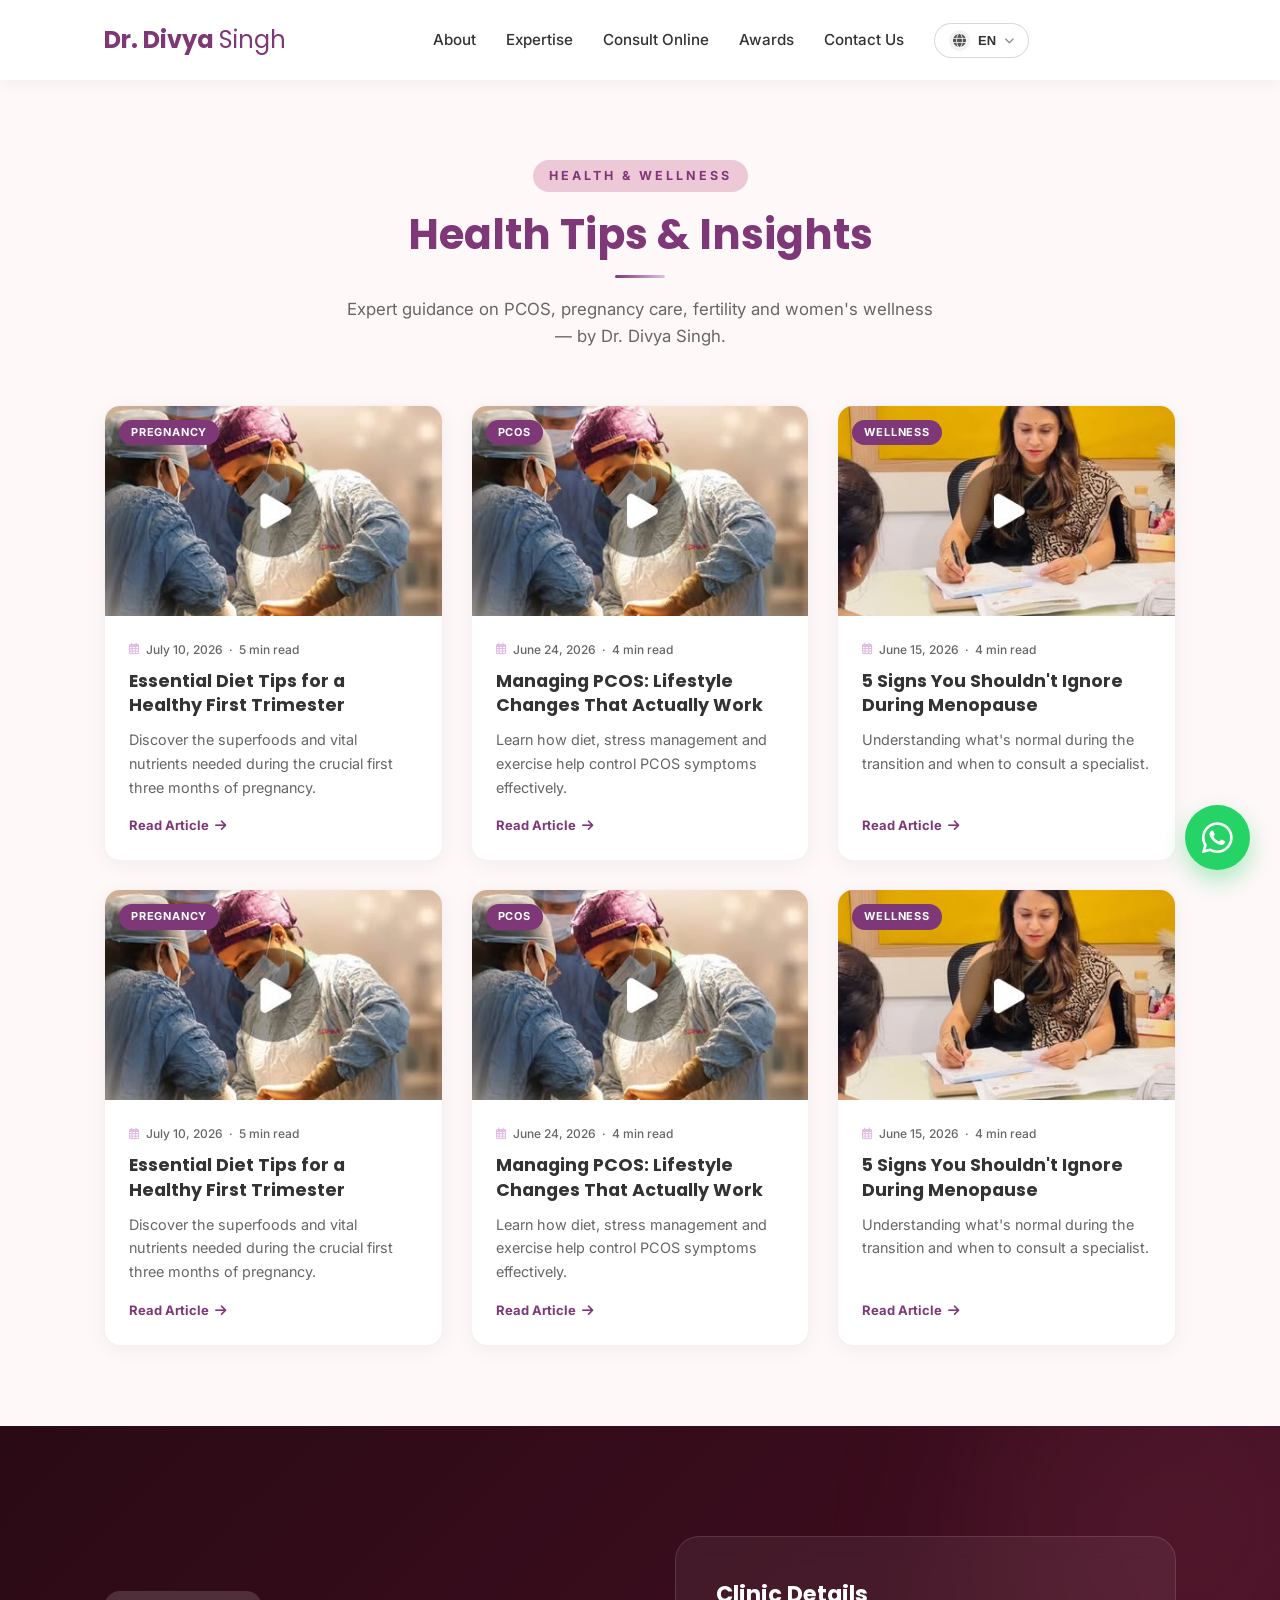
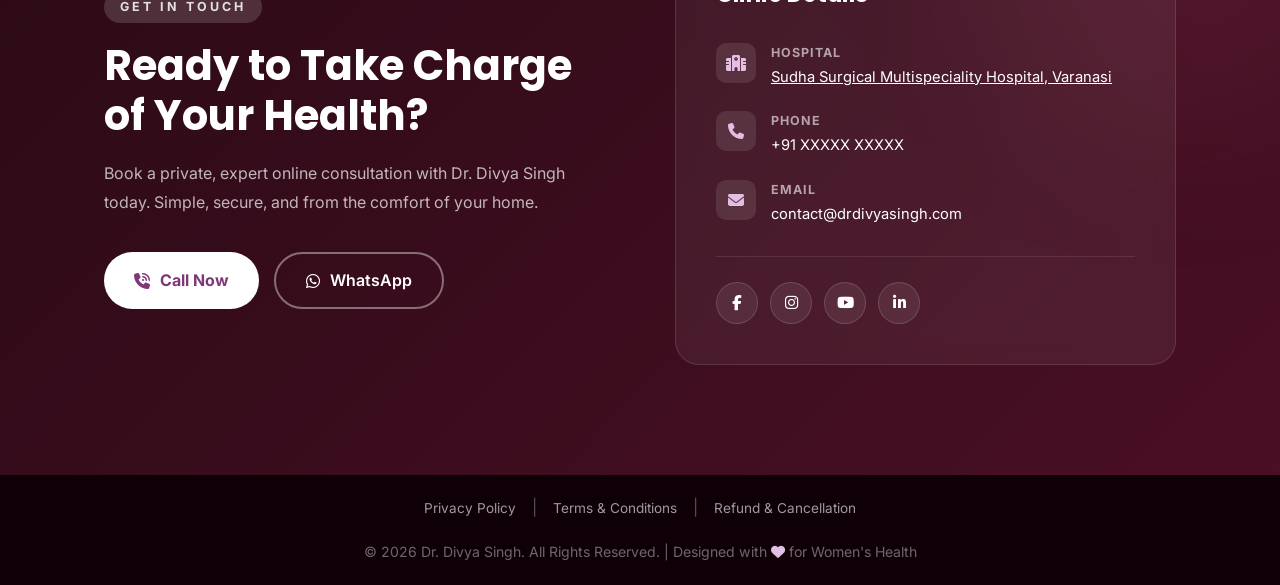
==== commit 68ab1768: "updated" ====
--- a/blog.html
+++ b/blog.html
@@ -1,4 +1,4 @@
-﻿<!DOCTYPE html>
+<!DOCTYPE html>
 <html lang="en">
 
 <head>
@@ -32,11 +32,7 @@
                 <li><a href="index.html#awards">Awards</a></li>
                 <li><a href="index.html#contact">Contact Us</a></li>
                 <li id="language-selector-container" style="list-style:none;"></li>
-                <li><a href="login.html"
-                        style="display:inline-flex;align-items:center;gap:8px;padding:6px 14px;border-radius:9999px;border:1.5px solid #9e2a4a;background:#9e2a4a;font-size:13px;font-weight:700;color:#fff;text-decoration:none;transition:all 0.3s ease;"
-                        onmouseover="this.style.background='#7a1f38';this.style.borderColor='#7a1f38';this.style.boxShadow='0 4px 12px rgba(158,42,74,0.25)'"
-                        onmouseout="this.style.background='#9e2a4a';this.style.borderColor='#9e2a4a';this.style.boxShadow='none'"><i
-                            class="fas fa-user" style="font-size:12px;"></i> Login</a></li>
+
             </ul>
             <div class="nav-actions">
                 <div class="hamburger">
@@ -60,7 +56,7 @@
                 <!-- Card 1 -->
                 <a href="#" class="blog-card reveal-up" style="--delay:0.1s">
                     <div class="blog-card-img">
-                        <img src="https://images.unsplash.com/photo-1555243896-771a80b72cb0?w=600&q=80"
+                        <img src="images/reel1.jpg"
                             alt="Pregnancy Care">
                         <span class="blog-card-tag">Pregnancy</span>
                     </div>
@@ -77,7 +73,7 @@
                 <!-- Card 2 -->
                 <a href="#" class="blog-card reveal-up" style="--delay:0.2s">
                     <div class="blog-card-img">
-                        <img src="https://images.unsplash.com/photo-1579684385127-1ef15d508118?w=600&q=80" alt="PCOS">
+                        <img src="images/reel2.jpg" alt="PCOS">
                         <span class="blog-card-tag">PCOS</span>
                     </div>
                     <div class="blog-card-body">
@@ -92,7 +88,7 @@
                 <!-- Card 3 -->
                 <a href="#" class="blog-card reveal-up" style="--delay:0.3s">
                     <div class="blog-card-img">
-                        <img src="https://images.unsplash.com/photo-1576091160550-2173ff9e5ee4?w=600&q=80"
+                        <img src="images/reel5.jpg"
                             alt="Menopause">
                         <span class="blog-card-tag">Wellness</span>
                     </div>
@@ -110,7 +106,7 @@
                 <!-- Card 1 -->
                 <a href="#" class="blog-card reveal-up" style="--delay:0.1s">
                     <div class="blog-card-img">
-                        <img src="https://images.unsplash.com/photo-1555243896-771a80b72cb0?w=600&q=80"
+                        <img src="images/reel1.jpg"
                             alt="Pregnancy Care">
                         <span class="blog-card-tag">Pregnancy</span>
                     </div>
@@ -127,7 +123,7 @@
                 <!-- Card 2 -->
                 <a href="#" class="blog-card reveal-up" style="--delay:0.2s">
                     <div class="blog-card-img">
-                        <img src="https://images.unsplash.com/photo-1579684385127-1ef15d508118?w=600&q=80" alt="PCOS">
+                        <img src="images/reel2.jpg" alt="PCOS">
                         <span class="blog-card-tag">PCOS</span>
                     </div>
                     <div class="blog-card-body">
@@ -142,7 +138,7 @@
                 <!-- Card 3 -->
                 <a href="#" class="blog-card reveal-up" style="--delay:0.3s">
                     <div class="blog-card-img">
-                        <img src="https://images.unsplash.com/photo-1576091160550-2173ff9e5ee4?w=600&q=80"
+                        <img src="images/reel5.jpg"
                             alt="Menopause">
                         <span class="blog-card-tag">Wellness</span>
                     </div>
@@ -184,7 +180,7 @@
                     <i class="fas fa-hospital-alt"></i>
                     <div>
                         <strong>Hospital</strong>
-                        <p>Sudha Surgical Multispeciality Hospital, Varanasi</p>
+                        <p><a href="https://sudhasurgicalhospital.com" target="_blank" rel="noopener noreferrer" style="color: inherit; text-decoration: underline;">Sudha Surgical Multispeciality Hospital, Varanasi</a></p>
                     </div>
                 </div>
                 <div class="contact-info-row">
--- a/style.css
+++ b/style.css
@@ -1,9 +1,10 @@
-﻿:root {
-    --primary: #9e2a4a;
-    /* Deep rose / maroon */
-    --primary-light: #d66485;
-    --secondary: #fce7ec;
-    /* Very soft pink */
+:root {
+    --primary: #7e3878;
+    --primary-dark: #4a1a45;
+    /* Rich plum for high contrast */
+    --primary-light: #e2bee3;
+    --secondary: #edc9d8;
+    /* User specified secondary */
     --text-main: #333333;
     --text-light: #666666;
     --bg-main: #ffffff;
@@ -68,10 +69,9 @@
     transition: var(--transition);
     border: 2px solid var(--primary);
 }
-
 .btn-primary:hover {
-    background-color: transparent;
-    color: var(--primary);
+    background-color: var(--primary-dark);
+    color: white;
 }
 
 .btn-secondary {
@@ -133,7 +133,7 @@
 
 .logo span {
     font-weight: 400;
-    color: var(--primary-light);
+    color: var(--primary);
 }
 
 .nav-links {
@@ -159,150 +159,464 @@
     cursor: pointer;
 }
 
-/* Hero Section */
+/* Hero Section Redesign */
 .hero {
-    padding: 150px 0 80px;
-    background: linear-gradient(135deg, var(--bg-alt) 0%, #ffffff 100%);
+    padding: 160px 0 100px;
+    background: #ffffff;
     position: relative;
     overflow: hidden;
-}
-
-.hero::before {
+    min-height: 90vh;
+    display: flex;
+    align-items: center;
+}
+
+.hero-bg {
+    position: absolute;
+    top: 0;
+    left: 0;
+    width: 100%;
+    height: 100%;
+    z-index: 0;
+    overflow: hidden;
+}
+
+.bg-shape {
+    position: absolute;
+    border-radius: 50%;
+    filter: blur(80px);
+    opacity: 0.6;
+    animation: float 20s infinite ease-in-out;
+}
+
+.shape-1 {
+    top: -10%;
+    right: -5%;
+    width: 600px;
+    height: 600px;
+    background: var(--secondary);
+    animation-delay: 0s;
+}
+
+.shape-2 {
+    bottom: -20%;
+    left: -10%;
+    width: 500px;
+    height: 500px;
+    background: rgba(158, 42, 74, 0.05);
+    animation-delay: -5s;
+}
+
+.shape-3 {
+    top: 40%;
+    right: 30%;
+    width: 300px;
+    height: 300px;
+    background: #fff0f3;
+    animation-delay: -10s;
+}
+
+.bg-pattern {
+    position: absolute;
+    top: 0;
+    left: 0;
+    width: 100%;
+    height: 100%;
+    background-image: radial-gradient(var(--secondary) 1px, transparent 1px);
+    background-size: 40px 40px;
+    opacity: 0.3;
+}
+
+@keyframes float {
+
+    0%,
+    100% {
+        transform: translate(0, 0) scale(1);
+    }
+
+    33% {
+        transform: translate(30px, -50px) scale(1.1);
+    }
+
+    66% {
+        transform: translate(-20px, 20px) scale(0.9);
+    }
+}
+
+.hero-container {
+    display: grid;
+    grid-template-columns: 1.1fr 0.9fr;
+    gap: 60px;
+    align-items: center;
+    position: relative;
+    z-index: 1;
+}
+
+.hero-content {
+    display: flex;
+    flex-direction: column;
+    align-items: flex-start;
+}
+
+.subtitle-badge {
+    display: inline-flex;
+    align-items: center;
+    gap: 10px;
+    background: white;
+    padding: 8px 18px;
+    border-radius: 30px;
+    box-shadow: 0 4px 15px rgba(158, 42, 74, 0.08);
+    border: 1px solid rgba(158, 42, 74, 0.1);
+    margin-bottom: 25px;
+}
+
+.pulse-dot {
+    width: 8px;
+    height: 8px;
+    background: var(--primary);
+    border-radius: 50%;
+    position: relative;
+}
+
+.pulse-dot::after {
     content: '';
     position: absolute;
-    top: -10%;
-    right: -5%;
-    width: 500px;
-    height: 500px;
+    top: -4px;
+    left: -4px;
+    width: 16px;
+    height: 16px;
+    background: var(--primary);
+    border-radius: 50%;
+    opacity: 0.4;
+    animation: pulse 2s infinite;
+}
+
+@keyframes pulse {
+    0% {
+        transform: scale(0.5);
+        opacity: 0.8;
+    }
+
+    100% {
+        transform: scale(2);
+        opacity: 0;
+    }
+}
+
+.subtitle {
+    color: var(--primary);
+    font-weight: 600;
+    font-size: 0.85rem;
+    text-transform: uppercase;
+    letter-spacing: 1.5px;
+    margin: 0;
+}
+
+.hero-title {
+    font-size: 3.8rem;
+    line-height: 1.1;
+    margin-bottom: 15px;
+    color: var(--text-main);
+    font-weight: 800;
+    letter-spacing: -1px;
+}
+
+.highlight-text {
+    color: var(--primary);
+    position: relative;
+    display: inline-block;
+}
+
+.highlight-text::after {
+    content: '';
+    position: absolute;
+    bottom: 8px;
+    left: 0;
+    width: 100%;
+    height: 30%;
     background: var(--secondary);
-    border-radius: 50%;
-    filter: blur(100px);
-    z-index: 0;
-}
-
-.hero-container {
-    display: grid;
-    grid-template-columns: 1fr 1fr;
-    gap: 50px;
-    align-items: center;
+    z-index: -1;
+    transform: rotate(-2deg);
+    border-radius: 4px;
+}
+
+.qualifications {
+    font-size: 1.15rem;
+    font-weight: 600;
+    color: var(--text-main);
+    margin-bottom: 30px;
+    border-left: 3px solid var(--primary);
+    padding-left: 15px;
+}
+
+.hero-tags {
+    display: flex;
+    flex-wrap: wrap;
+    gap: 12px;
+    margin-bottom: 30px;
+}
+
+.hero-tags .tag {
+    background: #ffffff;
+    color: var(--text-main);
+    padding: 8px 18px;
+    border-radius: 30px;
+    font-size: 0.9rem;
+    font-weight: 500;
+    box-shadow: 0 4px 12px rgba(0, 0, 0, 0.03);
+    border: 1px solid #f0f0f0;
+    display: flex;
+    align-items: center;
+    gap: 8px;
+    transition: var(--transition);
+}
+
+.hero-tags .tag i {
+    color: var(--primary);
+}
+
+.hero-tags .tag:hover {
+    transform: translateY(-2px);
+    box-shadow: 0 6px 15px rgba(158, 42, 74, 0.08);
+    border-color: var(--secondary);
+}
+
+.hero-content .description {
+    color: var(--text-light);
+    font-size: 1.1rem;
+    line-height: 1.7;
+    margin-bottom: 40px;
+    max-width: 95%;
+}
+
+.hero-buttons {
+    display: flex;
+    gap: 20px;
+    align-items: center;
+}
+
+.btn-glow {
+    background: var(--primary);
+    color: white;
+    box-shadow: 0 8px 25px rgba(158, 42, 74, 0.3);
+    border: none;
+    display: inline-flex;
+    align-items: center;
+    gap: 10px;
+    padding: 14px 32px;
+    font-size: 1rem;
+    border-radius: 30px;
+    font-weight: 500;
+    transition: var(--transition);
+}
+
+.btn-glow:hover {
+    background: var(--primary-dark);
+    transform: translateY(-3px);
+    box-shadow: 0 12px 30px rgba(130, 40, 60, 0.3);
+    color: white;
+}
+
+.btn-outline-dynamic {
+    background: transparent;
+    color: var(--text-main);
+    border: 2px solid #e0e0e0;
+    padding: 12px 32px;
+    display: inline-flex;
+    align-items: center;
+    font-size: 1rem;
+    border-radius: 30px;
+    font-weight: 500;
+    transition: var(--transition);
+}
+
+.btn-outline-dynamic:hover {
+    border-color: var(--primary);
+    color: var(--primary);
+    background: transparent;
+    transform: translateY(-3px);
+}
+
+.hero-image-section {
     position: relative;
+    display: flex;
+    justify-content: center;
+    align-items: center;
+}
+
+.image-composition {
+    position: relative;
+    width: 100%;
+    max-width: 500px;
+}
+
+.glass-backdrop {
+    position: absolute;
+    top: 5%;
+    left: -5%;
+    width: 100%;
+    height: 90%;
+    background: rgba(255, 255, 255, 0.4);
+    backdrop-filter: blur(20px);
+    -webkit-backdrop-filter: blur(20px);
+    border: 1px solid rgba(255, 255, 255, 0.6);
+    border-radius: 30px 100px 30px 100px;
+    box-shadow: 0 20px 40px rgba(0, 0, 0, 0.05);
     z-index: 1;
-}
-
-.subtitle {
-    color: var(--primary-light);
-    font-weight: 600;
-    letter-spacing: 2px;
-    text-transform: uppercase;
-    font-size: 0.85rem;
-    margin-bottom: 15px;
-}
-
-.hero h1 {
-    font-size: 4rem;
-    line-height: 1.1;
-    margin-bottom: 10px;
-}
-
-.qualifications {
-    font-size: 1.1rem;
-    font-weight: 500;
-    color: var(--text-main);
-    margin-bottom: 25px;
-}
-
-.hero-tags {
-    display: flex;
-    flex-wrap: wrap;
-    gap: 10px;
-    margin-bottom: 25px;
-}
-
-.tag {
-    background: var(--secondary);
-    color: var(--primary);
-    padding: 6px 15px;
-    border-radius: 20px;
-    font-size: 0.85rem;
-    font-weight: 500;
-}
-
-.description {
-    color: var(--text-light);
-    font-size: 1.05rem;
-    margin-bottom: 35px;
-    max-width: 90%;
-}
-
-.hero-buttons {
-    display: flex;
-    gap: 15px;
-}
-
-.hero-image {
-    position: relative;
-}
-
-.image-wrapper {
+    transform: rotate(-3deg);
+}
+
+.main-image {
     position: relative;
     z-index: 2;
-    border-radius: 20px 20px 100px 20px;
+    border-radius: 30px 100px 30px 100px;
     overflow: hidden;
-    box-shadow: var(--shadow);
-}
-
-.image-wrapper img {
+    box-shadow: 0 15px 35px rgba(158, 42, 74, 0.15);
+    border: 8px solid white;
+    background: var(--secondary);
+}
+
+.main-image img {
     width: 100%;
-    height: auto;
+    max-height: 500px;
     display: block;
     object-fit: cover;
-}
-
-.blob-bg {
+    object-position: top center;
+}
+
+.image-gradient-overlay {
+    position: absolute;
+    bottom: 0;
+    left: 0;
+    width: 100%;
+    height: 30%;
+    background: linear-gradient(to top, rgba(158, 42, 74, 0.1), transparent);
+    pointer-events: none;
+}
+
+.decor-ring {
+    position: absolute;
+    bottom: -40px;
+    right: -40px;
+    width: 160px;
+    height: 160px;
+    z-index: 3;
+    animation: rotateText 20s linear infinite;
+    background: white;
+    border-radius: 50%;
+    box-shadow: 0 10px 25px rgba(0, 0, 0, 0.08);
+    display: flex;
+    align-items: center;
+    justify-content: center;
+}
+
+.decor-ring svg {
+    width: 140px;
+    height: 140px;
+}
+
+.decor-ring text {
+    font-size: 11px;
+    font-weight: 700;
+    fill: var(--primary);
+    letter-spacing: 2px;
+    font-family: var(--font-body);
+}
+
+.decor-ring::after {
+    content: '\f47f';
+    font-family: 'Font Awesome 6 Free';
+    font-weight: 900;
     position: absolute;
     top: 50%;
     left: 50%;
     transform: translate(-50%, -50%);
-    width: 120%;
-    height: 120%;
-    background: var(--secondary);
-    border-radius: 40% 60% 70% 30% / 40% 50% 60% 50%;
-    z-index: 1;
-    animation: morph 8s ease-in-out infinite alternate;
-}
-
-@keyframes morph {
+    font-size: 24px;
+    color: var(--primary-light);
+}
+
+@keyframes rotateText {
     0% {
-        border-radius: 40% 60% 70% 30% / 40% 50% 60% 50%;
+        transform: rotate(0deg);
     }
 
     100% {
-        border-radius: 70% 30% 50% 50% / 30% 30% 70% 70%;
-    }
-}
-
-.experience-badge {
-    position: absolute;
-    bottom: -20px;
-    left: -20px;
-    background: white;
-    padding: 15px 25px;
-    border-radius: 15px;
-    box-shadow: 0 15px 35px rgba(0, 0, 0, 0.1);
-    display: flex;
-    align-items: center;
-    gap: 15px;
-    z-index: 3;
-}
-
-.experience-badge i {
-    color: #f5b041;
-    font-size: 2rem;
-}
-
-.experience-badge span {
-    font-weight: 600;
-    line-height: 1.2;
+        transform: rotate(360deg);
+    }
+}
+
+@media (max-width: 992px) {
+    .hero-container {
+        grid-template-columns: 1fr;
+        text-align: center;
+        gap: 50px;
+    }
+
+    .hero-content {
+        align-items: center;
+    }
+
+    .hero-title {
+        font-size: 3.5rem;
+    }
+
+    .qualifications {
+        border-left: none;
+        padding-left: 0;
+    }
+
+    .hero-tags {
+        justify-content: center;
+    }
+
+    .hero-content .description {
+        max-width: 100%;
+    }
+
+    .hero-buttons {
+        justify-content: center;
+    }
+
+    .image-composition {
+        max-width: 400px;
+    }
+}
+
+@media (max-width: 768px) {
+    .hero {
+        padding: 130px 0 60px;
+        min-height: auto;
+    }
+
+    .hero-title {
+        font-size: 2.8rem;
+    }
+
+    .hero-buttons {
+        flex-direction: column;
+        width: 100%;
+        gap: 15px;
+    }
+
+    .hero-buttons a {
+        width: 100%;
+        justify-content: center;
+    }
+
+    .decor-ring {
+        width: 120px;
+        height: 120px;
+        bottom: -20px;
+        right: -10px;
+    }
+
+    .decor-ring svg {
+        width: 100px;
+        height: 100px;
+    }
+
+    .decor-ring text {
+        font-size: 14px;
+    }
 }
 
 /* ===================== */
@@ -351,7 +665,7 @@
     font-weight: 700;
     letter-spacing: 3px;
     text-transform: uppercase;
-    color: var(--primary-light);
+    color: var(--primary);
     background: var(--secondary);
     padding: 6px 16px;
     border-radius: 30px;
@@ -882,7 +1196,7 @@
 }
 
 .btn-process-cta:hover {
-    background: var(--primary-light);
+    background: var(--primary-dark);
     color: white;
     transform: translateX(4px);
 }
@@ -1075,7 +1389,7 @@
     border-radius: 20px;
     padding: 35px;
     position: relative;
-    box-shadow: 0 10px 30px rgba(0,0,0,0.03);
+    box-shadow: 0 10px 30px rgba(0, 0, 0, 0.03);
     border: 1px solid rgba(158, 42, 74, 0.05);
     transition: var(--transition);
 }
@@ -1320,7 +1634,7 @@
 }
 
 .btn-white:hover {
-    background: var(--primary-light);
+    background: var(--primary-dark);
     color: white;
 }
 
@@ -1636,7 +1950,7 @@
 
 .faq-item.active {
     border-color: var(--primary-color);
-    box-shadow: 0 5px 15px rgba(0,0,0,0.05);
+    box-shadow: 0 5px 15px rgba(0, 0, 0, 0.05);
 }
 
 .faq-question {
@@ -1691,13 +2005,16 @@
     .faq-section {
         padding: 60px 0;
     }
+
     .faq-question {
         padding: 16px 20px;
         font-size: 1rem;
     }
+
     .faq-answer {
         font-size: 0.95rem;
     }
+
     .faq-item.active .faq-answer {
         padding: 0 20px 16px;
     }
@@ -1756,12 +2073,12 @@
 
 .marquee-wrapper::before {
     left: 0;
-    background: linear-gradient(to right, #0b0b0b 0%, transparent 100%);
+    background: linear-gradient(to right, var(--secondary) 0%, transparent 100%);
 }
 
 .marquee-wrapper::after {
     right: 0;
-    background: linear-gradient(to left, #0b0b0b 0%, transparent 100%);
+    background: linear-gradient(to left, var(--secondary) 0%, transparent 100%);
 }
 
 .reels-track {
@@ -1776,8 +2093,13 @@
 }
 
 @keyframes scroll-marquee {
-    0% { transform: translateX(0); }
-    100% { transform: translateX(calc(-50% - 12px)); }
+    0% {
+        transform: translateX(0);
+    }
+
+    100% {
+        transform: translateX(calc(-50% - 12px));
+    }
 }
 
 .reel-card {
@@ -1814,7 +2136,7 @@
     left: 0;
     right: 0;
     bottom: 0;
-    background: linear-gradient(to top, rgba(0,0,0,0.9) 0%, rgba(0,0,0,0) 60%);
+    background: linear-gradient(to top, rgba(0, 0, 0, 0.9) 0%, rgba(0, 0, 0, 0) 60%);
     display: flex;
     flex-direction: column;
     justify-content: center;
@@ -1824,7 +2146,7 @@
 .play-button {
     width: 65px;
     height: 65px;
-    background: rgba(255,255,255,0.25);
+    background: rgba(255, 255, 255, 0.25);
     border-radius: 50%;
     display: flex;
     justify-content: center;
@@ -1840,7 +2162,7 @@
 }
 
 .reel-card:hover .play-button {
-    background: rgba(255,255,255,0.4);
+    background: rgba(255, 255, 255, 0.4);
     transform: scale(1.1);
 }
 
@@ -1885,8 +2207,9 @@
 }
 
 .instagram-btn:hover {
-    background: #C89B4C;
-    color: #0b0b0b;
+    background: linear-gradient(45deg, #f09433 0%, #e6683c 25%, #dc2743 50%, #cc2366 75%, #bc1888 100%);
+    border-color: transparent;
+    color: #ffffff;
 }
 
 @media (max-width: 1200px) {
@@ -1897,6 +2220,7 @@
         scroll-snap-type: x mandatory;
         -webkit-overflow-scrolling: touch;
     }
+
     .reel-card {
         scroll-snap-align: center;
     }
@@ -1906,10 +2230,12 @@
     .instagram-section {
         padding: 60px 0;
     }
+
     .instagram-section h2 {
         font-size: 2.5rem;
         margin-bottom: 30px;
     }
+
     .reel-card {
         width: 240px;
         height: 420px;
@@ -1946,12 +2272,19 @@
 }
 
 @keyframes bounce {
-    0%, 20%, 50%, 80%, 100% {
+
+    0%,
+    20%,
+    50%,
+    80%,
+    100% {
         transform: translateY(0);
     }
+
     40% {
         transform: translateY(-10px);
     }
+
     60% {
         transform: translateY(-5px);
     }
@@ -1961,9 +2294,11 @@
     0% {
         box-shadow: 0 0 0 0 rgba(37, 211, 102, 0.5);
     }
+
     70% {
         box-shadow: 0 0 0 15px rgba(37, 211, 102, 0);
     }
+
     100% {
         box-shadow: 0 0 0 0 rgba(37, 211, 102, 0);
     }
@@ -1983,18 +2318,18 @@
 /* BOOK WIDGET SECTION  */
 /* ==================== */
 :root {
-    --w-cream:#FBF3EF;
-    --w-card:#FFFFFF;
-    --w-rose:#8C2F45;
-    --w-rose-dark:#6B2136;
-    --w-rose-light:#F3DCE1;
-    --w-gold:#C89B4C;
-    --w-sage:#5B8B67;
-    --w-ink:#2E2622;
-    --w-muted:#8A7D76;
-    --w-border:#EDE0D8;
-    --w-radius:16px;
-    --w-shadow:0 10px 30px rgba(140,47,69,0.08);
+    --w-cream: #FDF6F8;
+    --w-card: #FFFFFF;
+    --w-rose: #7e3878;
+    --w-rose-dark: #4a1a45;
+    --w-rose-light: #e2bee3;
+    --w-gold: #C89B4C;
+    --w-sage: #5B8B67;
+    --w-ink: #2E2622;
+    --w-muted: #8A7D76;
+    --w-border: #EDE0D8;
+    --w-radius: 16px;
+    --w-shadow: 0 10px 30px rgba(140, 47, 69, 0.08);
 }
 
 .book-section {
@@ -2010,7 +2345,9 @@
     box-sizing: border-box;
 }
 
-.book-section h1, .book-section h2, .book-section h3 {
+.book-section h1,
+.book-section h2,
+.book-section h3 {
     font-family: 'Fraunces', serif;
     font-weight: 600;
     margin: 0;
@@ -2221,7 +2558,8 @@
     letter-spacing: .06em;
     color: var(--w-gold);
     font-weight: 700;
-    background: #fdf0f4; /* Pale pink */
+    background: #fdf0f4;
+    /* Pale pink */
     padding: 6px 16px;
     border-radius: 20px;
     display: inline-block;
@@ -2351,7 +2689,9 @@
     color: var(--w-ink);
 }
 
-.book-widget .field input, .book-widget .field textarea, .book-widget .field select {
+.book-widget .field input,
+.book-widget .field textarea,
+.book-widget .field select {
     border: 1.5px solid var(--w-border);
     border-radius: 10px;
     padding: 10px 12px;
@@ -2361,7 +2701,9 @@
     color: var(--w-ink);
 }
 
-.book-widget .field input:focus-visible, .book-widget .field textarea:focus-visible, .book-widget .field select:focus-visible {
+.book-widget .field input:focus-visible,
+.book-widget .field textarea:focus-visible,
+.book-widget .field select:focus-visible {
     outline: 2px solid var(--w-rose);
     outline-offset: 1px;
     border-color: var(--w-rose);
@@ -2615,6 +2957,7 @@
     box-shadow: 0 4px 20px rgba(0, 0, 0, 0.05);
     transition: transform 0.3s ease, box-shadow 0.3s ease;
 }
+
 .blog-card:hover {
     transform: translateY(-6px);
     box-shadow: 0 12px 36px rgba(158, 42, 74, 0.12);
@@ -2626,15 +2969,18 @@
     height: 210px;
     overflow: hidden;
 }
+
 .blog-card-img img {
     width: 100%;
     height: 100%;
     object-fit: cover;
     transition: transform 0.5s ease;
 }
+
 .blog-card:hover .blog-card-img img {
     transform: scale(1.06);
 }
+
 .blog-card-tag {
     position: absolute;
     top: 14px;
@@ -2657,6 +3003,7 @@
     flex-grow: 1;
     gap: 10px;
 }
+
 .blog-card-date {
     font-size: 12px;
     color: var(--text-light);
@@ -2665,9 +3012,11 @@
     align-items: center;
     gap: 6px;
 }
+
 .blog-card-date i {
     color: var(--primary-light);
 }
+
 .blog-card-body h3 {
     font-size: 1.1rem;
     line-height: 1.4;
@@ -2675,9 +3024,11 @@
     margin: 0;
     transition: color 0.25s ease;
 }
+
 .blog-card:hover .blog-card-body h3 {
     color: var(--primary);
 }
+
 .blog-card-body p {
     font-size: 0.9rem;
     color: var(--text-light);
@@ -2685,6 +3036,7 @@
     margin: 0;
     flex-grow: 1;
 }
+
 .blog-card-link {
     font-size: 13px;
     font-weight: 700;
@@ -2695,6 +3047,7 @@
     margin-top: 6px;
     transition: gap 0.25s ease;
 }
+
 .blog-card:hover .blog-card-link {
     gap: 10px;
 }
@@ -2705,10 +3058,12 @@
         grid-template-columns: 1fr 1fr;
     }
 }
+
 @media (max-width: 600px) {
     .blog-section {
         padding: 60px 0;
     }
+
     .blog-grid {
         grid-template-columns: 1fr;
     }
@@ -2723,6 +3078,7 @@
     pointer-events: none;
     z-index: 0;
 }
+
 .blog-blob--top {
     width: 500px;
     height: 500px;
@@ -2730,6 +3086,7 @@
     top: -180px;
     right: -100px;
 }
+
 .blog-blob--btm {
     width: 400px;
     height: 400px;
@@ -2751,19 +3108,23 @@
     gap: 30px;
     margin-bottom: 40px;
 }
+
 .blog-header-left .eyebrow-label {
     margin-bottom: 14px;
     display: inline-block;
 }
+
 .blog-header-left h2 {
     font-size: clamp(2rem, 4vw, 2.8rem);
     line-height: 1.2;
     margin: 0;
 }
+
 .blog-header-left h2 em {
     font-style: italic;
     color: var(--primary-light);
 }
+
 .blog-header-right {
     max-width: 380px;
     display: flex;
@@ -2771,21 +3132,25 @@
     align-items: flex-start;
     gap: 20px;
 }
+
 .blog-header-right p {
     color: var(--text-light);
     line-height: 1.7;
     font-size: 0.95rem;
     margin: 0;
 }
+
 .blog-view-all {
     display: inline-flex;
     align-items: center;
     gap: 8px;
     white-space: nowrap;
 }
+
 .blog-view-all i {
     transition: transform 0.3s ease;
 }
+
 .blog-view-all:hover i {
     transform: translateX(4px);
 }
@@ -2797,6 +3162,7 @@
     gap: 10px;
     margin-bottom: 40px;
 }
+
 .blog-cat {
     padding: 8px 20px;
     border-radius: 9999px;
@@ -2809,11 +3175,13 @@
     cursor: pointer;
     transition: all 0.25s ease;
 }
+
 .blog-cat:hover {
     border-color: var(--primary);
     color: var(--primary);
     background: var(--secondary);
 }
+
 .blog-cat.active {
     background: var(--primary);
     border-color: var(--primary);
@@ -2836,25 +3204,29 @@
     overflow: hidden;
     position: relative;
 }
+
 .blog-featured-img {
     position: relative;
     height: 520px;
     overflow: hidden;
     border-radius: 22px;
 }
+
 .blog-featured-img img {
     width: 100%;
     height: 100%;
     object-fit: cover;
     transition: transform 0.6s ease;
 }
+
 .blog-featured:hover .blog-featured-img img {
     transform: scale(1.05);
 }
+
 .blog-featured-overlay {
     position: absolute;
     inset: 0;
-    background: linear-gradient(to top, rgba(15,0,7,0.9) 0%, rgba(15,0,7,0.4) 55%, transparent 100%);
+    background: linear-gradient(to top, rgba(15, 0, 7, 0.9) 0%, rgba(15, 0, 7, 0.4) 55%, transparent 100%);
     padding: 35px;
     display: flex;
     flex-direction: column;
@@ -2862,6 +3234,7 @@
     gap: 14px;
     border-radius: 22px;
 }
+
 .bf-tag {
     display: inline-block;
     background: var(--primary);
@@ -2874,34 +3247,40 @@
     letter-spacing: 1.2px;
     width: fit-content;
 }
+
 .bf-meta {
     display: flex;
     gap: 20px;
 }
+
 .bf-meta span {
     display: flex;
     align-items: center;
     gap: 6px;
-    color: rgba(255,255,255,0.75);
+    color: rgba(255, 255, 255, 0.75);
     font-size: 13px;
     font-weight: 500;
 }
+
 .bf-meta i {
     font-size: 11px;
     opacity: 0.8;
 }
+
 .blog-featured-overlay h3 {
     font-size: clamp(1.3rem, 2.5vw, 1.7rem);
     color: white;
     line-height: 1.3;
     margin: 0;
 }
+
 .blog-featured-overlay p {
-    color: rgba(255,255,255,0.75);
+    color: rgba(255, 255, 255, 0.75);
     font-size: 0.9rem;
     line-height: 1.6;
     margin: 0;
 }
+
 .bf-read-more {
     display: inline-flex;
     align-items: center;
@@ -2909,21 +3288,24 @@
     color: white;
     font-weight: 700;
     font-size: 14px;
-    background: rgba(255,255,255,0.15);
+    background: rgba(255, 255, 255, 0.15);
     backdrop-filter: blur(6px);
-    border: 1px solid rgba(255,255,255,0.2);
+    border: 1px solid rgba(255, 255, 255, 0.2);
     padding: 10px 20px;
     border-radius: 9999px;
     width: fit-content;
     transition: all 0.3s ease;
 }
+
 .blog-featured:hover .bf-read-more {
     background: var(--primary);
     border-color: var(--primary);
 }
+
 .bf-read-more i {
     transition: transform 0.3s ease;
 }
+
 .blog-featured:hover .bf-read-more i {
     transform: translateX(4px);
 }
@@ -2934,6 +3316,7 @@
     flex-direction: column;
     gap: 20px;
 }
+
 .blog-mini-card {
     display: flex;
     gap: 16px;
@@ -2941,31 +3324,36 @@
     background: white;
     border-radius: 18px;
     overflow: hidden;
-    border: 1px solid rgba(158,42,74,0.07);
-    box-shadow: 0 4px 20px rgba(0,0,0,0.04);
+    border: 1px solid rgba(158, 42, 74, 0.07);
+    box-shadow: 0 4px 20px rgba(0, 0, 0, 0.04);
     transition: all 0.3s ease;
     padding: 0;
     position: relative;
 }
+
 .blog-mini-card:hover {
     transform: translateX(5px);
-    box-shadow: 0 8px 30px rgba(158,42,74,0.1);
-    border-color: rgba(158,42,74,0.15);
-}
+    box-shadow: 0 8px 30px rgba(158, 42, 74, 0.1);
+    border-color: rgba(158, 42, 74, 0.15);
+}
+
 .bmc-img {
     width: 120px;
     flex-shrink: 0;
     overflow: hidden;
 }
+
 .bmc-img img {
     width: 100%;
     height: 100%;
     object-fit: cover;
     transition: transform 0.5s ease;
 }
+
 .blog-mini-card:hover .bmc-img img {
     transform: scale(1.08);
 }
+
 .bmc-body {
     padding: 18px 18px 18px 0;
     display: flex;
@@ -2974,12 +3362,14 @@
     flex-grow: 1;
     position: relative;
 }
+
 .bmc-top {
     display: flex;
     align-items: center;
     gap: 10px;
     flex-wrap: wrap;
 }
+
 .bmc-tag {
     background: var(--secondary);
     color: var(--primary);
@@ -2990,11 +3380,13 @@
     text-transform: uppercase;
     letter-spacing: 0.8px;
 }
+
 .bmc-date {
     font-size: 11px;
     color: var(--text-light);
     font-weight: 500;
 }
+
 .bmc-body h4 {
     font-size: 0.95rem;
     line-height: 1.4;
@@ -3002,15 +3394,18 @@
     margin: 0;
     transition: color 0.25s ease;
 }
+
 .blog-mini-card:hover .bmc-body h4 {
     color: var(--primary);
 }
+
 .bmc-body p {
     font-size: 0.82rem;
     color: var(--text-light);
     line-height: 1.5;
     margin: 0;
 }
+
 .bmc-arrow {
     display: flex;
     align-items: center;
@@ -3025,6 +3420,7 @@
     margin-top: auto;
     flex-shrink: 0;
 }
+
 .blog-mini-card:hover .bmc-arrow {
     background: var(--primary);
     color: white;
@@ -3036,57 +3432,145 @@
     .blog-layout {
         grid-template-columns: 1fr;
     }
+
     .blog-featured-img {
         height: 400px;
     }
 }
+
 @media (max-width: 768px) {
     .blog-section {
         padding: 70px 0;
     }
+
     .blog-header {
         flex-direction: column;
         align-items: flex-start;
     }
+
     .blog-header-right {
         max-width: 100%;
     }
+
     .bmc-img {
         width: 100px;
     }
+
     .blog-featured-img {
         height: 320px;
     }
+
     .blog-featured-overlay {
         padding: 24px;
     }
 }
+
 @media (max-width: 480px) {
     .blog-mini-card {
         flex-direction: column;
     }
+
     .bmc-img {
         width: 100%;
         height: 160px;
     }
+
     .bmc-body {
         padding: 16px;
     }
 }
+
 /* Auth / Login Page */
-.auth-container { width: 100%; max-width: 420px; margin: auto; }
-.auth-card { background: #fff; padding: 40px; border-radius: 20px; box-shadow: 0 10px 40px rgba(0,0,0,0.05); text-align: center; }
-.auth-card h2 { font-size: 1.8rem; margin-bottom: 8px; color: var(--text-main); font-family: 'Fraunces', serif; }
-.auth-sub { font-size: 0.9rem; color: var(--text-light); margin-bottom: 30px; }
-.auth-card .field { text-align: left; margin-bottom: 18px; }
-.auth-card .field label { font-size: 0.85rem; font-weight: 600; color: var(--text-main); display: block; margin-bottom: 6px; }
-.auth-card .field input { width: 100%; padding: 12px 16px; border: 1px solid rgba(0,0,0,0.1); border-radius: 10px; font-family: inherit; font-size: 0.95rem; outline: none; transition: all 0.3s ease; }
-.auth-card .field input:focus { border-color: var(--primary); box-shadow: 0 0 0 3px var(--secondary); }
-.auth-options { display: flex; justify-content: space-between; align-items: center; margin: 10px 0 24px; font-size: 0.85rem; }
-.remember-me { display: flex; align-items: center; gap: 6px; cursor: pointer; color: var(--text-light); }
-.forgot-pwd { color: var(--primary); font-weight: 600; }
-.auth-footer { margin-top: 24px; font-size: 0.9rem; color: var(--text-light); border-top: 1px solid rgba(0,0,0,0.05); padding-top: 20px; }
-.auth-footer a { color: var(--primary); font-weight: 600; text-decoration: underline; }
+.auth-container {
+    width: 100%;
+    max-width: 420px;
+    margin: auto;
+}
+
+.auth-card {
+    background: #fff;
+    padding: 40px;
+    border-radius: 20px;
+    box-shadow: 0 10px 40px rgba(0, 0, 0, 0.05);
+    text-align: center;
+}
+
+.auth-card h2 {
+    font-size: 1.8rem;
+    margin-bottom: 8px;
+    color: var(--text-main);
+    font-family: 'Fraunces', serif;
+}
+
+.auth-sub {
+    font-size: 0.9rem;
+    color: var(--text-light);
+    margin-bottom: 30px;
+}
+
+.auth-card .field {
+    text-align: left;
+    margin-bottom: 18px;
+}
+
+.auth-card .field label {
+    font-size: 0.85rem;
+    font-weight: 600;
+    color: var(--text-main);
+    display: block;
+    margin-bottom: 6px;
+}
+
+.auth-card .field input {
+    width: 100%;
+    padding: 12px 16px;
+    border: 1px solid rgba(0, 0, 0, 0.1);
+    border-radius: 10px;
+    font-family: inherit;
+    font-size: 0.95rem;
+    outline: none;
+    transition: all 0.3s ease;
+}
+
+.auth-card .field input:focus {
+    border-color: var(--primary);
+    box-shadow: 0 0 0 3px var(--secondary);
+}
+
+.auth-options {
+    display: flex;
+    justify-content: space-between;
+    align-items: center;
+    margin: 10px 0 24px;
+    font-size: 0.85rem;
+}
+
+.remember-me {
+    display: flex;
+    align-items: center;
+    gap: 6px;
+    cursor: pointer;
+    color: var(--text-light);
+}
+
+.forgot-pwd {
+    color: var(--primary);
+    font-weight: 600;
+}
+
+.auth-footer {
+    margin-top: 24px;
+    font-size: 0.9rem;
+    color: var(--text-light);
+    border-top: 1px solid rgba(0, 0, 0, 0.05);
+    padding-top: 20px;
+}
+
+.auth-footer a {
+    color: var(--primary);
+    font-weight: 600;
+    text-decoration: underline;
+}
 
 
 /* ================================
@@ -3105,11 +3589,13 @@
     transition: all 0.3s ease;
     max-width: 340px;
 }
+
 .about-video-thumb:hover {
     transform: translateY(-3px);
     box-shadow: 0 8px 24px rgba(158, 42, 74, 0.15);
     border-color: var(--primary);
 }
+
 .avt-thumbnail {
     position: relative;
     width: 70px;
@@ -3118,12 +3604,14 @@
     overflow: hidden;
     flex-shrink: 0;
 }
+
 .avt-thumbnail img {
     width: 100%;
     height: 100%;
     object-fit: cover;
     object-position: top;
 }
+
 .avt-overlay {
     position: absolute;
     inset: 0;
@@ -3133,9 +3621,11 @@
     justify-content: center;
     transition: background 0.3s;
 }
+
 .about-video-thumb:hover .avt-overlay {
     background: rgba(158, 42, 74, 0.7);
 }
+
 .avt-play-btn {
     width: 30px;
     height: 30px;
@@ -3147,17 +3637,20 @@
     color: var(--primary);
     font-size: 11px;
     padding-left: 2px;
-    box-shadow: 0 2px 8px rgba(0,0,0,0.2);
+    box-shadow: 0 2px 8px rgba(0, 0, 0, 0.2);
     transition: transform 0.3s ease;
 }
+
 .about-video-thumb:hover .avt-play-btn {
     transform: scale(1.15);
 }
+
 .avt-info {
     display: flex;
     flex-direction: column;
     gap: 3px;
 }
+
 .avt-label {
     font-size: 11px;
     font-weight: 700;
@@ -3168,6 +3661,7 @@
     align-items: center;
     gap: 5px;
 }
+
 .avt-info p {
     font-size: 0.88rem;
     font-weight: 600;
@@ -3175,6 +3669,7 @@
     margin: 0;
     line-height: 1.3;
 }
+
 .avt-duration {
     font-size: 11px;
     color: var(--text-light);
@@ -3197,10 +3692,12 @@
     pointer-events: none;
     transition: opacity 0.3s ease;
 }
+
 .video-modal-overlay.active {
     opacity: 1;
     pointer-events: all;
 }
+
 .video-modal-box {
     position: relative;
     width: 100%;
@@ -3208,13 +3705,15 @@
     background: #0f0007;
     border-radius: 20px;
     overflow: hidden;
-    box-shadow: 0 30px 80px rgba(0,0,0,0.6);
+    box-shadow: 0 30px 80px rgba(0, 0, 0, 0.6);
     transform: scale(0.92) translateY(20px);
-    transition: transform 0.35s cubic-bezier(0.22,1,0.36,1);
-}
+    transition: transform 0.35s cubic-bezier(0.22, 1, 0.36, 1);
+}
+
 .video-modal-overlay.active .video-modal-box {
     transform: scale(1) translateY(0);
 }
+
 .video-modal-close {
     position: absolute;
     top: 14px;
@@ -3222,7 +3721,7 @@
     width: 36px;
     height: 36px;
     border-radius: 50%;
-    background: rgba(255,255,255,0.12);
+    background: rgba(255, 255, 255, 0.12);
     border: none;
     color: #fff;
     font-size: 15px;
@@ -3233,22 +3732,30 @@
     z-index: 10;
     transition: background 0.25s ease;
 }
-.video-modal-close:hover { background: rgba(255,255,255,0.25); }
+
+.video-modal-close:hover {
+    background: rgba(255, 255, 255, 0.25);
+}
+
 .video-modal-inner {
     position: relative;
-    padding-bottom: 56.25%; /* 16:9 */
+    padding-bottom: 56.25%;
+    /* 16:9 */
     height: 0;
 }
+
 .video-modal-inner iframe {
     position: absolute;
-    top: 0; left: 0;
+    top: 0;
+    left: 0;
     width: 100%;
     height: 100%;
 }
+
 .video-modal-caption {
     padding: 14px 20px;
     font-size: 0.82rem;
-    color: rgba(255,255,255,0.5);
+    color: rgba(255, 255, 255, 0.5);
     text-align: center;
     display: flex;
     align-items: center;
@@ -3263,15 +3770,21 @@
     justify-content: center;
     align-items: center;
 }
+
 .about-right .memberships-card,
 .about-right .qual-card {
     width: 100%;
 }
 
-.about-right .about-video-thumb { max-width: 100%; }
-
-
-.about-video-thumb { max-width: 100%; width: 100%; }
+.about-right .about-video-thumb {
+    max-width: 100%;
+}
+
+
+.about-video-thumb {
+    max-width: 100%;
+    width: 100%;
+}
 
 
 /* ==============================
@@ -3397,10 +3910,24 @@
 }
 
 @media (max-width: 768px) {
-    .process-steps { gap: 16px; }
-    .ps-arrow { display: none; }
-    .process-step { min-width: 140px; }
-    .process-cta-row { flex-direction: column; text-align: center; }
-    .process-checks { justify-content: center; }
-}
-
+    .process-steps {
+        gap: 16px;
+    }
+
+    .ps-arrow {
+        display: none;
+    }
+
+    .process-step {
+        min-width: 140px;
+    }
+
+    .process-cta-row {
+        flex-direction: column;
+        text-align: center;
+    }
+
+    .process-checks {
+        justify-content: center;
+    }
+}
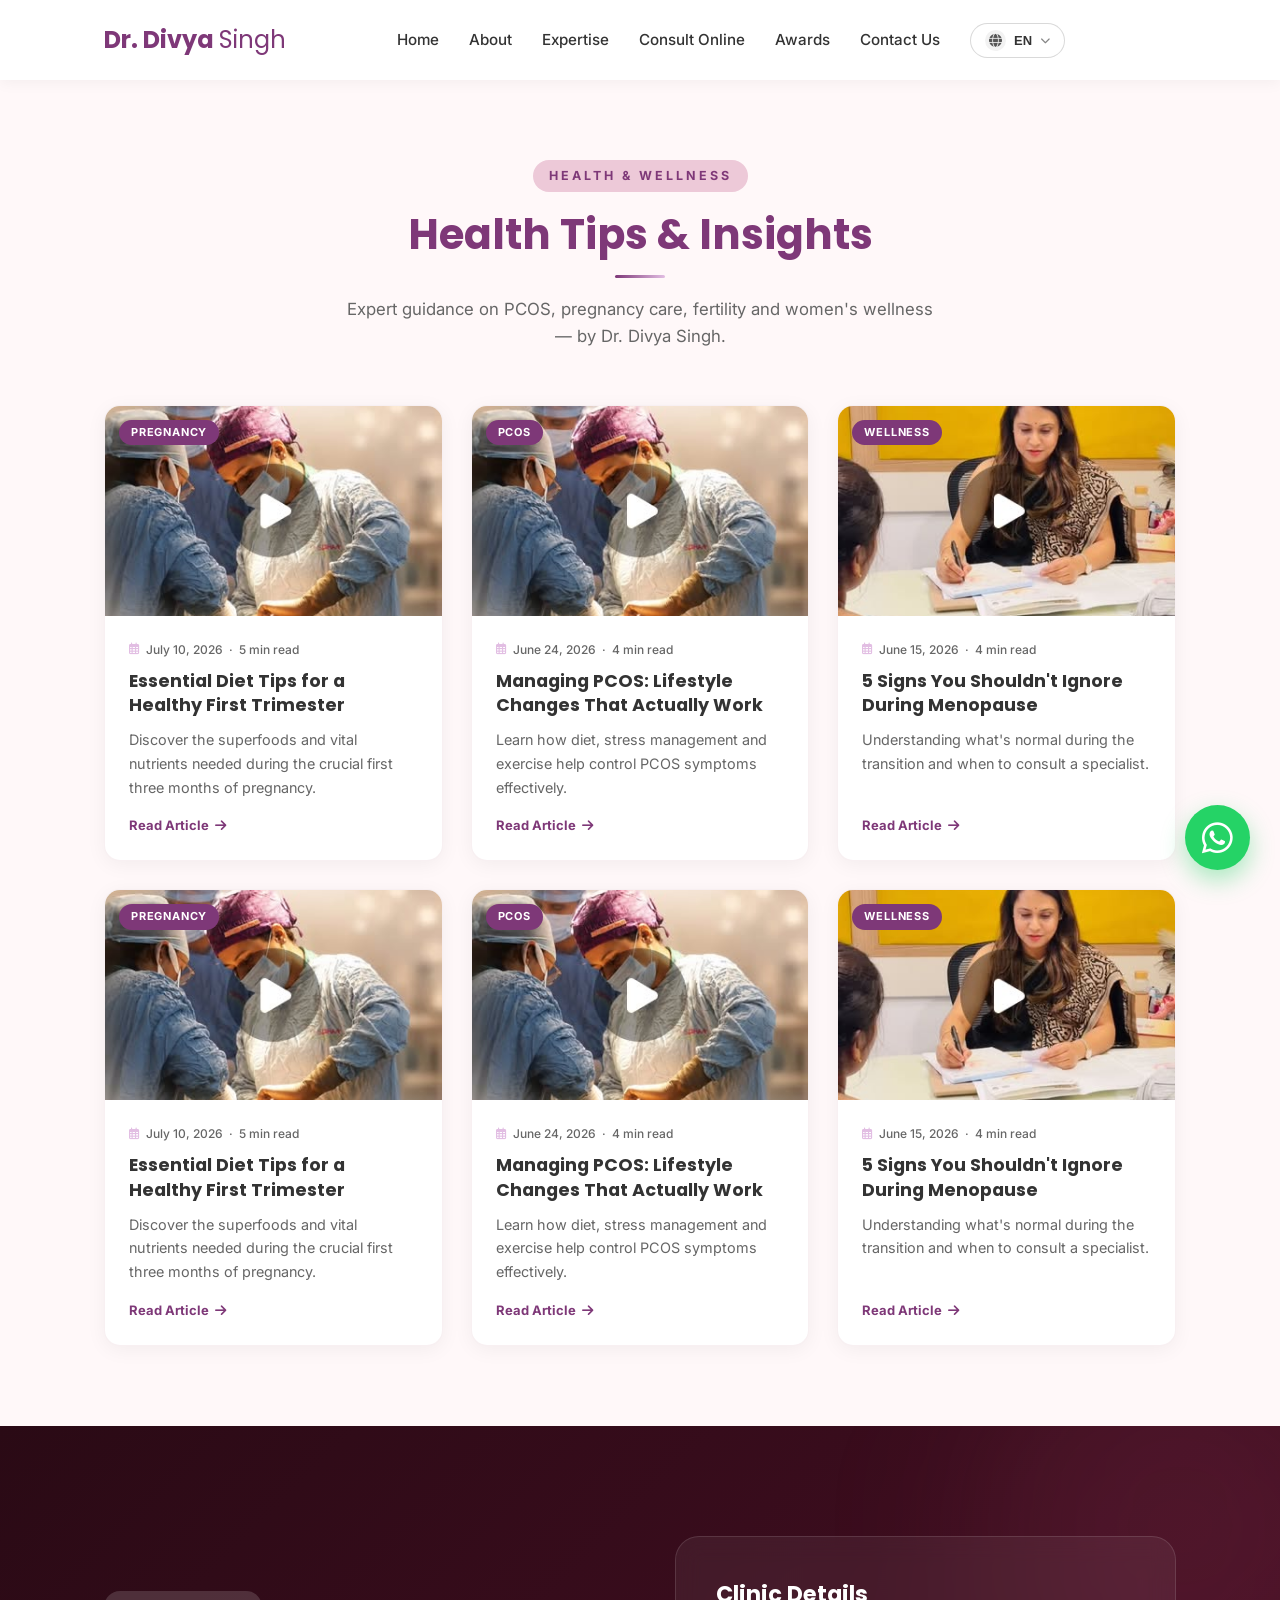
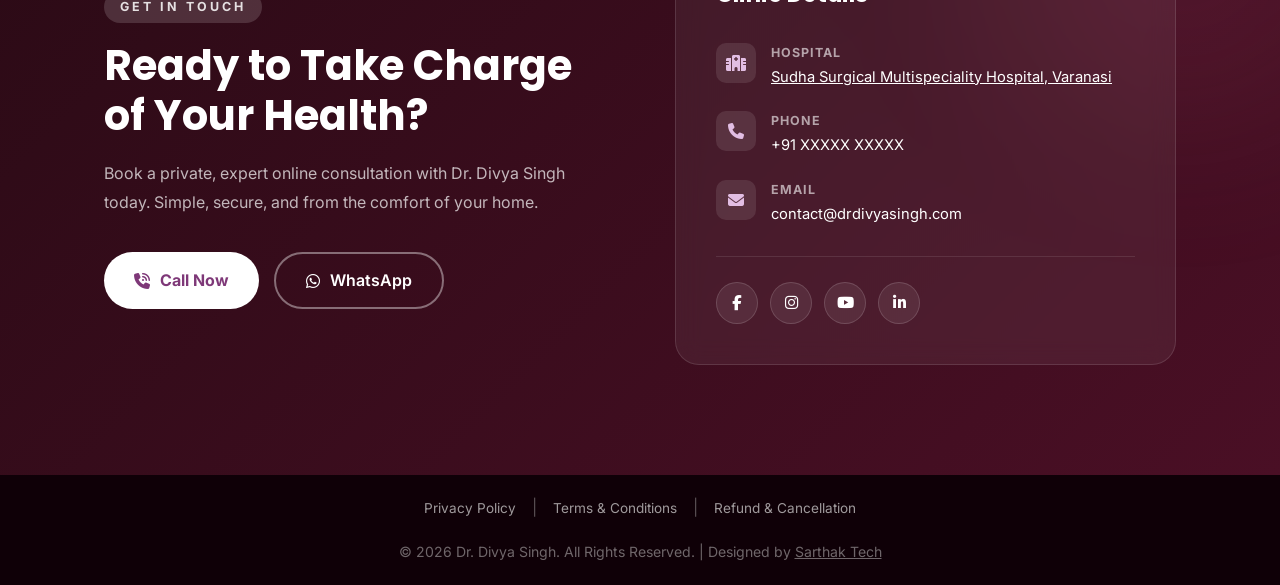
==== commit d8964c22: "updated" ====
--- a/blog.html
+++ b/blog.html
@@ -16,7 +16,9 @@
     <link rel="stylesheet" href="style.css">
     <link rel="stylesheet" href="google-translate.css">
     <style>
-        body { padding-top: 80px; }
+        body {
+            padding-top: 80px;
+        }
     </style>
 </head>
 
@@ -26,6 +28,7 @@
         <div class="container nav-container">
             <a href="index.html#" class="logo">Dr. Divya <span>Singh</span></a>
             <ul class="nav-links">
+                <li><a href="index.html#home">Home</a></li>
                 <li><a href="index.html#about">About</a></li>
                 <li><a href="index.html#expertise">Expertise</a></li>
                 <li><a href="index.html#process">Consult Online</a></li>
@@ -56,8 +59,7 @@
                 <!-- Card 1 -->
                 <a href="#" class="blog-card reveal-up" style="--delay:0.1s">
                     <div class="blog-card-img">
-                        <img src="images/reel1.jpg"
-                            alt="Pregnancy Care">
+                        <img src="images/reel1.jpg" alt="Pregnancy Care">
                         <span class="blog-card-tag">Pregnancy</span>
                     </div>
                     <div class="blog-card-body">
@@ -88,8 +90,7 @@
                 <!-- Card 3 -->
                 <a href="#" class="blog-card reveal-up" style="--delay:0.3s">
                     <div class="blog-card-img">
-                        <img src="images/reel5.jpg"
-                            alt="Menopause">
+                        <img src="images/reel5.jpg" alt="Menopause">
                         <span class="blog-card-tag">Wellness</span>
                     </div>
                     <div class="blog-card-body">
@@ -101,13 +102,12 @@
                     </div>
                 </a>
 
-            
+
 
                 <!-- Card 1 -->
                 <a href="#" class="blog-card reveal-up" style="--delay:0.1s">
                     <div class="blog-card-img">
-                        <img src="images/reel1.jpg"
-                            alt="Pregnancy Care">
+                        <img src="images/reel1.jpg" alt="Pregnancy Care">
                         <span class="blog-card-tag">Pregnancy</span>
                     </div>
                     <div class="blog-card-body">
@@ -138,8 +138,7 @@
                 <!-- Card 3 -->
                 <a href="#" class="blog-card reveal-up" style="--delay:0.3s">
                     <div class="blog-card-img">
-                        <img src="images/reel5.jpg"
-                            alt="Menopause">
+                        <img src="images/reel5.jpg" alt="Menopause">
                         <span class="blog-card-tag">Wellness</span>
                     </div>
                     <div class="blog-card-body">
@@ -153,7 +152,7 @@
 
             </div><!-- end .blog-grid -->
 
-            
+
         </div>
     </section>
 
@@ -180,7 +179,9 @@
                     <i class="fas fa-hospital-alt"></i>
                     <div>
                         <strong>Hospital</strong>
-                        <p><a href="https://sudhasurgicalhospital.com" target="_blank" rel="noopener noreferrer" style="color: inherit; text-decoration: underline;">Sudha Surgical Multispeciality Hospital, Varanasi</a></p>
+                        <p><a href="https://sudhasurgicalhospital.com" target="_blank" rel="noopener noreferrer"
+                                style="color: inherit; text-decoration: underline;">Sudha Surgical Multispeciality
+                                Hospital, Varanasi</a></p>
                     </div>
                 </div>
                 <div class="contact-info-row">
@@ -226,8 +227,9 @@
                 & Cancellation</a>
         </div>
         <div class="footer-bottom-bar" style="padding-top: 10px;">
-            <p>&copy; 2026 Dr. Divya Singh. All Rights Reserved. | Designed with <i class="fas fa-heart"></i> for
-                Women's Health</p>
+            <p>&copy; 2026 Dr. Divya Singh. All Rights Reserved. | Designed by <a href="https://sarthaktech.co.in/"
+                    target="_blank" rel="noopener noreferrer"
+                    style="color: inherit; text-decoration: underline;">Sarthak Tech</a></p>
         </div>
     </footer>
 
@@ -269,4 +271,4 @@
     </script>
 </body>
 
-</html>
+</html>
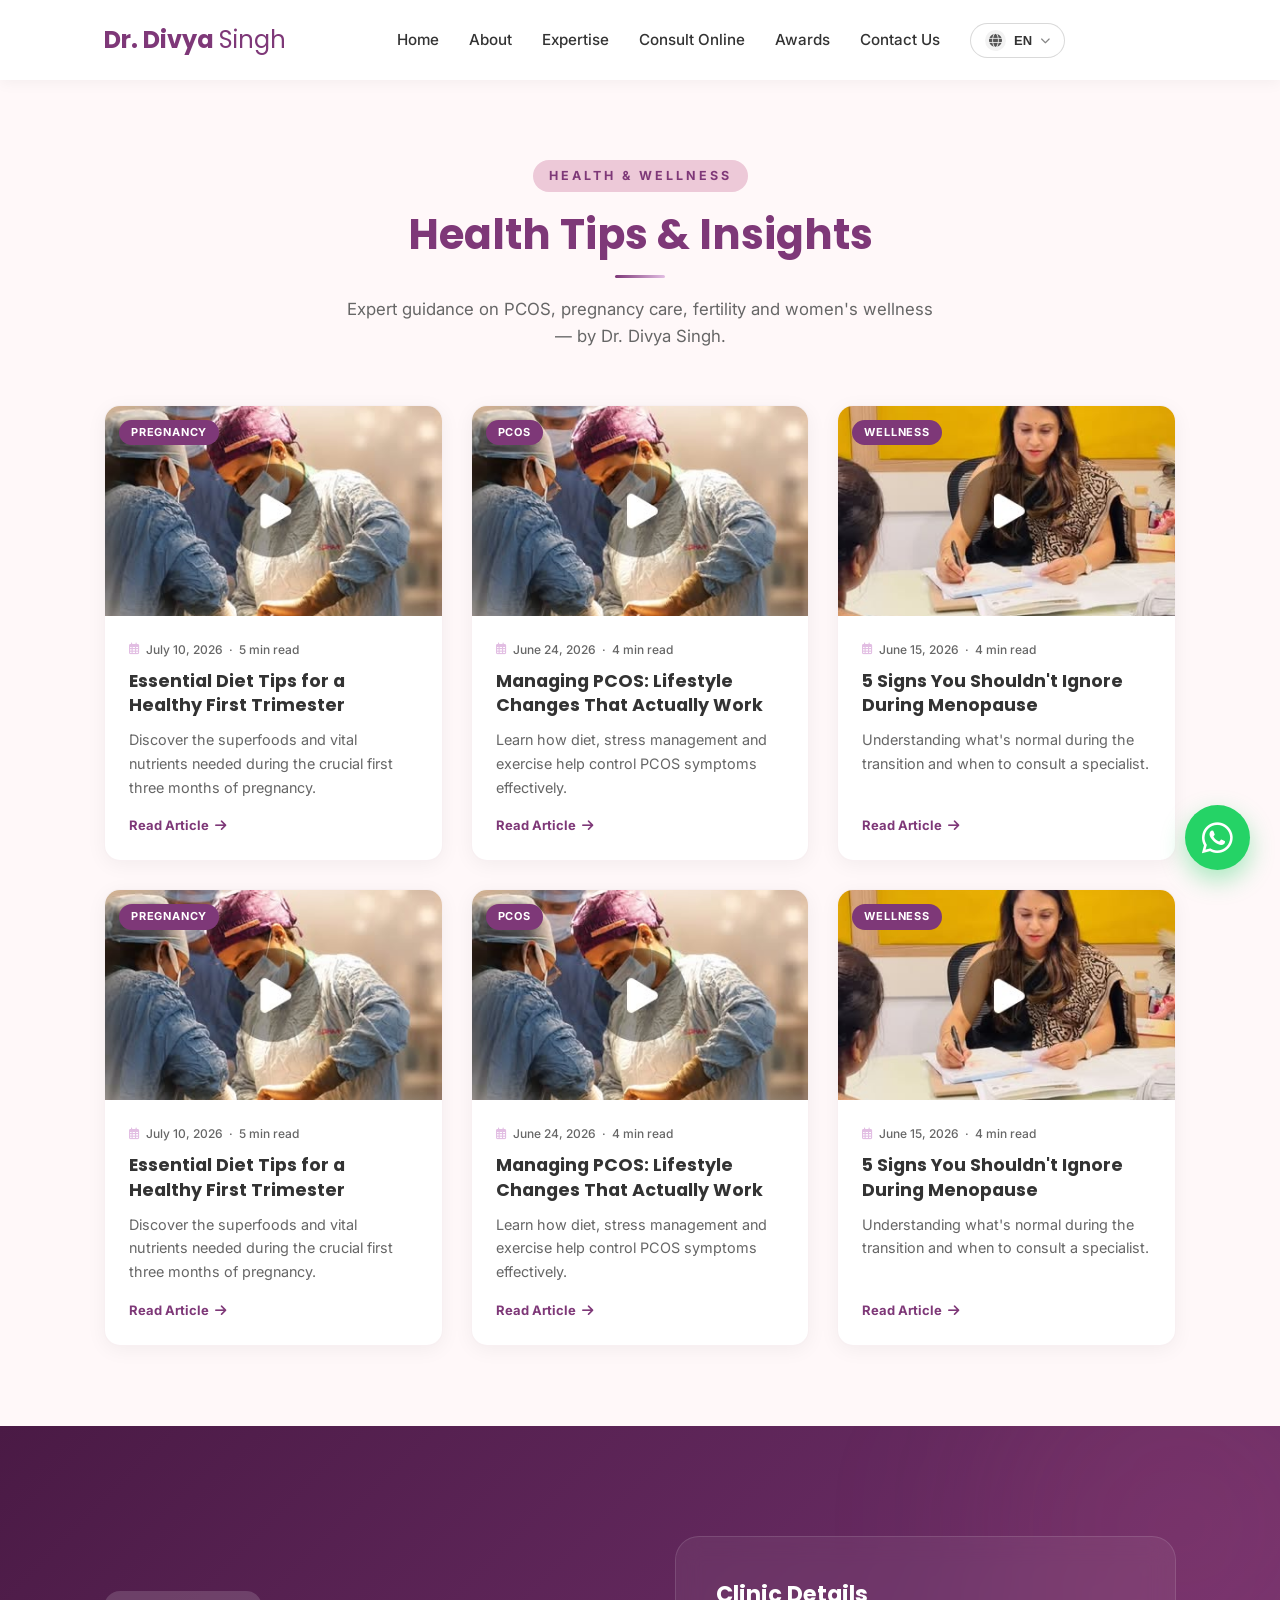
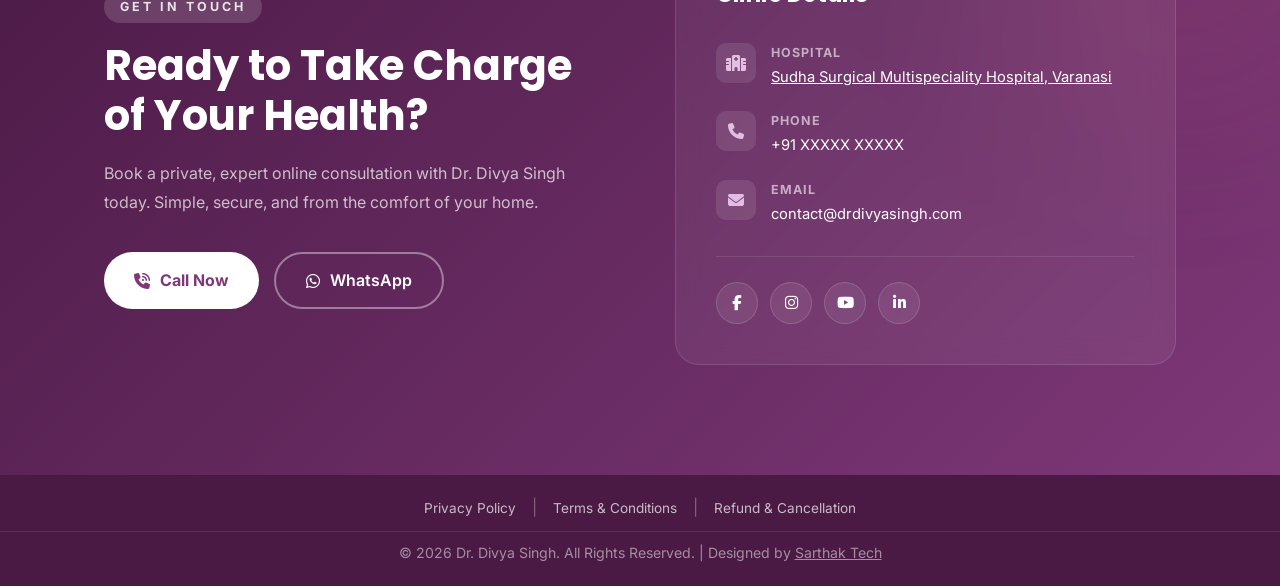
==== commit 63c6d43b: "updated" ====
--- a/blog.html
+++ b/blog.html
@@ -209,27 +209,17 @@
     </section>
 
     <!-- Footer -->
-    <footer>
-        <div class="footer-links" style="text-align: center; padding: 20px 0 10px; background: #0f0007;">
-            <a href="privacy.html"
-                style="color: rgba(255, 255, 255, 0.6); text-decoration: none; margin: 0 12px; font-size: 0.85rem; transition: 0.3s;"
-                onmouseover="this.style.color='#C89B4C'"
-                onmouseout="this.style.color='rgba(255, 255, 255, 0.6)'">Privacy Policy</a>
-            <span style="color: rgba(255, 255, 255, 0.3);">|</span>
-            <a href="terms.html"
-                style="color: rgba(255, 255, 255, 0.6); text-decoration: none; margin: 0 12px; font-size: 0.85rem; transition: 0.3s;"
-                onmouseover="this.style.color='#C89B4C'" onmouseout="this.style.color='rgba(255, 255, 255, 0.6)'">Terms
-                & Conditions</a>
-            <span style="color: rgba(255, 255, 255, 0.3);">|</span>
-            <a href="refund.html"
-                style="color: rgba(255, 255, 255, 0.6); text-decoration: none; margin: 0 12px; font-size: 0.85rem; transition: 0.3s;"
-                onmouseover="this.style.color='#C89B4C'" onmouseout="this.style.color='rgba(255, 255, 255, 0.6)'">Refund
-                & Cancellation</a>
-        </div>
-        <div class="footer-bottom-bar" style="padding-top: 10px;">
+    <footer class="site-footer">
+        <div class="footer-links">
+            <a href="privacy.html">Privacy Policy</a>
+            <span>|</span>
+            <a href="terms.html">Terms &amp; Conditions</a>
+            <span>|</span>
+            <a href="refund.html">Refund &amp; Cancellation</a>
+        </div>
+        <div class="footer-bottom-bar">
             <p>&copy; 2026 Dr. Divya Singh. All Rights Reserved. | Designed by <a href="https://sarthaktech.co.in/"
-                    target="_blank" rel="noopener noreferrer"
-                    style="color: inherit; text-decoration: underline;">Sarthak Tech</a></p>
+                    target="_blank" rel="noopener noreferrer">Sarthak Tech</a></p>
         </div>
     </footer>
 
--- a/style.css
+++ b/style.css
@@ -1576,7 +1576,7 @@
 .cta-section {
     position: relative;
     padding: 110px 0;
-    background: linear-gradient(135deg, #2a0a15 0%, #4a0f25 100%);
+    background: linear-gradient(135deg, var(--primary-dark) 0%, var(--primary) 100%);
     overflow: hidden;
 }
 
@@ -1736,16 +1736,51 @@
 /* ======= */
 /* FOOTER  */
 /* ======= */
-.footer-bottom-bar {
-    background: #0f0007;
-    padding: 22px 5%;
+.site-footer {
+    background: var(--primary-dark);
+}
+
+.site-footer .footer-links {
     text-align: center;
-    color: rgba(255, 255, 255, 0.4);
+    padding: 20px 0 10px;
+}
+
+.site-footer .footer-links a {
+    color: rgba(255, 255, 255, 0.7);
+    text-decoration: none;
+    margin: 0 12px;
+    font-size: 0.85rem;
+    transition: var(--transition);
+}
+
+.site-footer .footer-links a:hover {
+    color: var(--secondary);
+}
+
+.site-footer .footer-links span {
+    color: rgba(255, 255, 255, 0.3);
+}
+
+.site-footer .footer-bottom-bar {
+    padding: 10px 5% 22px;
+    text-align: center;
+    color: rgba(255, 255, 255, 0.5);
     font-size: 0.88rem;
-}
-
-.footer-bottom-bar i {
-    color: var(--primary-light);
+    border-top: 1px solid rgba(255, 255, 255, 0.1);
+}
+
+.site-footer .footer-bottom-bar i {
+    color: var(--secondary);
+}
+
+.site-footer .footer-bottom-bar a {
+    color: inherit;
+    text-decoration: underline;
+    transition: var(--transition);
+}
+
+.site-footer .footer-bottom-bar a:hover {
+    color: var(--secondary);
 }
 
 /* ===================== */
@@ -2079,6 +2114,13 @@
 .marquee-wrapper::after {
     right: 0;
     background: linear-gradient(to left, var(--secondary) 0%, transparent 100%);
+}
+
+@media (max-width: 768px) {
+    .marquee-wrapper::before,
+    .marquee-wrapper::after {
+        display: none;
+    }
 }
 
 .reels-track {
@@ -2262,7 +2304,7 @@
     z-index: 9999;
     text-decoration: none;
     transition: var(--transition);
-    animation: glow 3s infinite;
+    animation: glow 1.5s infinite;
 }
 
 .floating-whatsapp:hover {
